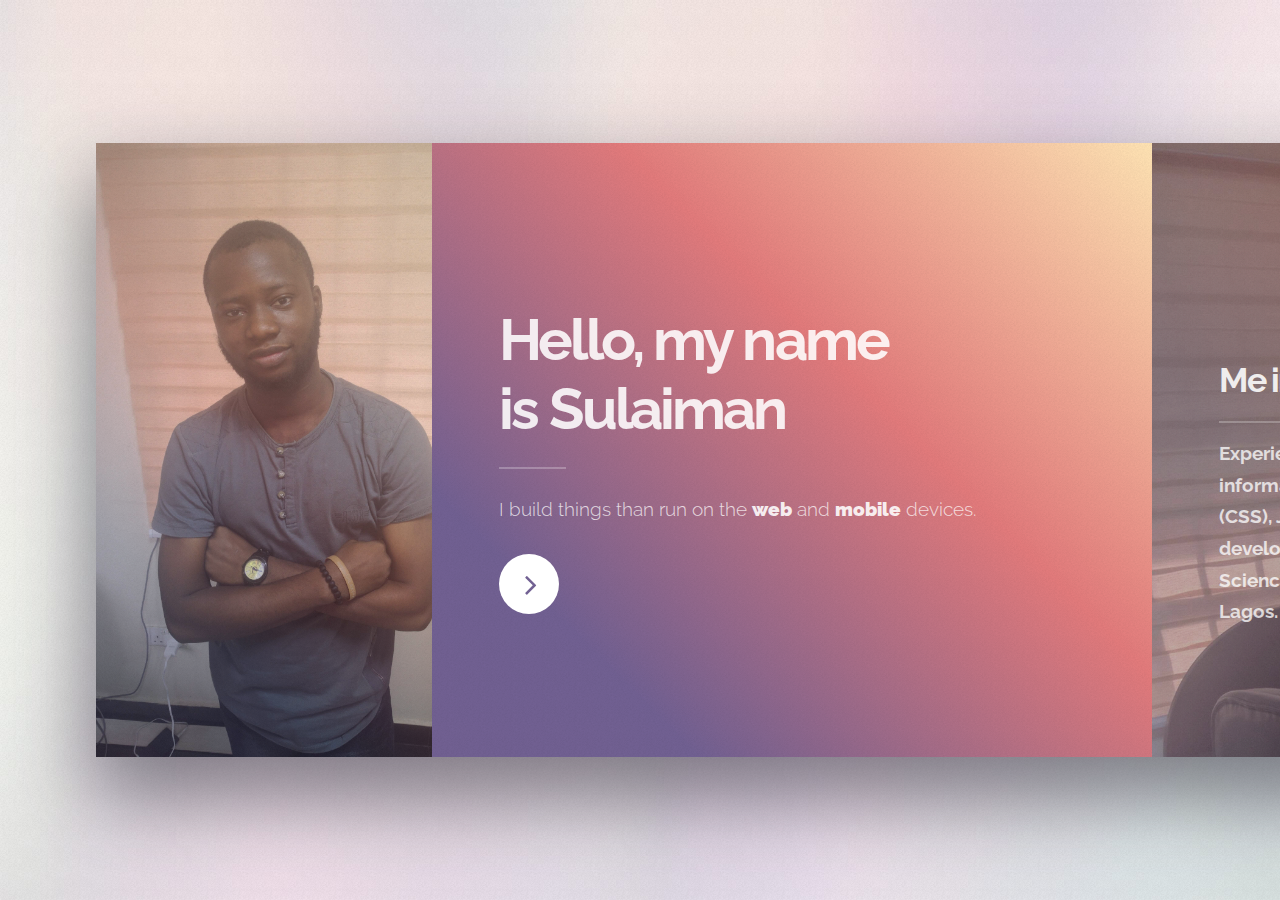
==== index.html @ 03ef1725 "changed contact me text" ====
<!DOCTYPE HTML>
<html>

<head>
    <title>Sulaiman Abolaji Bisiriyu</title>
    <meta charset="utf-8" />
    <meta name="viewport" content="width=device-width, initial-scale=1, user-scalable=no" />
    <link rel="shortcut icon" type="image/png" href="images/me/myAvatar.png" />
    <link rel="stylesheet" href="assets/css/main.css" />
    <link href="https://fonts.googleapis.com/css?family=Raleway" rel="stylesheet">
    <link rel="stylesheet" href="assets/css/style.css">
    <noscript><link rel="stylesheet" href="assets/css/noscript.css" /></noscript>
</head>

<body>

    <!-- Page Wrapper -->
    <div id="page-wrapper">

        <!-- Wrapper -->
        <div id="wrapper">

            <!-- Panel (Banner) -->
            <section class="panel banner right">
                <div class="content color0 span-3-75">
                    <h1 class="major">Hello, my name<br /> is Sulaiman</h1>
                    <!-- <p>This is <strong>Ethereal</strong>, a free site template by AJ for <a href="https://html5up.net">HTML5 UP</a>. It’s fully responsive, built on HTML5 and CSS3, and released entirely for free under the Creative Commons license. Hope you
						dig it :)</p> -->
                    <p>
                        <!-- <b>Web</b> and <b>Software</b> Developer
                        <br>
                        <span class="icon fa-github"></span>
                        <a target="_blank" href="https://github.com/abolajibisiriyu">
								abolajibisiriyu
						</a>
                        <br>
                        <span class="icon fa-linkedin"></span>
                        <a href="https://www.linkedin.com/in/abolajibisiriyu/">
							abolajibisiriyu
						</a> -->
                        I build things than run on the <b>web</b> and <b>mobile</b> devices.
                    </p>
                    <ul class="actions">
                        <li><a href="#first" class="button special color1 circle icon fa-angle-right">Next</a></li>
                    </ul>
                </div>
                <div class="image filtered span-1-75" data-position="25% 25%">
                    <!-- <img src="images/pic01.jpg" alt="" /> -->
                    <img src="images/me/IMG_20170712_154227.jpg" alt="" />
                </div>
            </section>

            <!-- Panel (Spotlight) -->
            <section class="panel spotlight medium right" id="first">
                <div class="content span-7" id="my-summary">
                    <h2 class="major">Me in summary</h2>
                    <!-- <p>
						Mauris et ligula arcu. Proin dapibus convallis accumsan. Lorem maximus hendrerit orci, sit amet elementum massa hendrerit sed. Donec et ullamcorper ligula. Suspendisse amet potenti. Ut pretium libero eleifend euismod sed tristique.
						Quisque dictum magna risus, id ultricies justo sagittis vitae. Sed id odio tempor, porttitor elit amet, gravida hendrerit fringilla lorem ipsum dolor.
					</p> -->
                    <p>
                        Experienced Web Application Developer with a demonstrated history of working in the information technology and services industry. Skilled in Github, Cascading Style Sheets (CSS), Javascript, jQuery, PHP, Laravel, Lumen, Angular4, Wordpress with theme
                        and plugin developement , Node.js and <a href="https://www.linkedin.com/in/abolajibisiriyu/">More</a>. Strong engineering professional with a Bachelor of Science (B.Sc.) in view, focused in Electrical and
                        Electronics Engineering from University of Lagos.
                    </p>
                </div>
                <div class="image filtered tinted" data-position="top left">
                    <!-- <img src="images/pic02.jpg" alt="" /> -->
                    <img src="images/me/IMG_20170712_154525.jpg" alt="" />
                </div>
            </section>

            <!-- Panel -->
            <section class="panel color1">
                <div class="intro joined">
                    <h2 class="major">I offer</h2>
                    <!-- <p>
						Sed vel nibh libero. Mauris et lorem pharetra massa lorem turpis congue pulvinar. Vivamus sed feugiat finibus. Duis amet bibendum amet sed. Duis mauris ex, dapibus sed ligula tempus volutpat magna etiam.
					</p> -->
                    <ul class="alt">
                        <li>Rich and Responsive Design</li>
                        <li>Clean Code</li>
                        <li>Full Support</li>
                        <li>Scalable Solutions</li>
                    </ul>
                </div>
                <div class="inner">
                    <ul class="grid-icons three connected">
                        <li><span class="icon fa-diamond"><span class="label"></span></span>
                        </li>
                        <li><span class="icon fa-support"><span class="label"></span></span>
                        </li>
                        <li><span class="icon fa-cog"><span class="label"></span></span>
                        </li>
                        <li><span class="icon fa-paper-plane"><span class="label"></span></span>
                        </li>
                        <li><span class="icon fa-bar-chart"><span class="label"></span></span>
                        </li>
                        <li><span class="icon fa-code"><span class="label"></span></span>
                        </li>
                    </ul>
                </div>
            </section>



            <!-- Panel -->
            <section class="panel">
                <div class="intro color2">
                    <h2 class="major">My Portfolio</h2>
                    <!-- <p>Sed vel nibh libero. Mauris et lorem pharetra massa lorem turpis congue pulvinar. Vivamus sed feugiat finibus. Duis amet bibendum amet sed. Duis mauris ex, dapibus sed ligula tempus volutpat magna etiam.</p> -->
                </div>
                <div class="gallery">
                    <div class="group span-3">
                        <a target="_blank" href="http://hospitals.org.ng" class="image filtered span-3" data-position="bottom">
                            <img src="images/me/hospitals.png" alt="" />
                        </a>
                        <a target="_blank" href="http://finance.moneymatters.com.ng/" class="image filtered span-1-5" data-position="center">
                            <img src="images/me/mm-finance.png" alt="" />
                        </a>
                        <a target="_blank" href="http://insurance.moneymatters.com.ng/" class="image filtered span-1-5" data-position="bottom">
                            <img src="images/me/mm-insurance.png" alt="" />
                        </a>
                    </div>
                    <div class="group span-3">
                        <a target="_blank" href="http://hotels.moneymatters.com.ng/" class="image filtered span-3" data-position="top">
                            <img src="images/me/mm-hotels.png" alt="" />
                        </a>
                        <a target="_blank" href="http://properties.moneymatters.com.ng/" class="image filtered span-3" data-position="top">
                            <img src="images/me/mm-properties.png" alt="" />
                        </a>
                    </div>
                </div>
            </section>

            <!-- Panel -->
            <section class="panel color4-alt">
                <div class="intro color4">
                    <h2 class="major">Contact Me</h2>
                    <p>
                        Are you looking for your business online presence or to automate your business activity?
                    </p>
                    <ul class="alt">
                        <li><span class="fa fa-phone"></span> 08141543654</li>
                        <li><span class="fa fa-whatsapp"></span> 08141543654</li>
                    </ul>
                </div>
                <div class="inner columns divided">
                    <!-- <div class="span-3-25">
                        <form method="post" action="#">
                            <div class="field half">
                                <label for="name">Name</label>
                                <input type="text" name="name" id="name" />
                            </div>
                            <div class="field half">
                                <label for="email">Email</label>
                                <input type="email" name="email" id="email" />
                            </div>
                            <div class="field">
                                <label for="message">Message</label>
                                <textarea name="message" id="message" rows="4"></textarea>
                            </div>
                            <ul class="actions">
                                <li><input type="submit" value="Send Message" class="button special" /></li>
                            </ul>
                        </form>
                    </div> -->
                    <div class="span-1-5">
                        <ul class="contact-icons color1">
                            <li class="icon fa-twitter"><a href="https://twitter.com/abolaji_dev">@abolaji_dev</a></li>
                            <li class="icon fa-facebook"><a href="https://web.facebook.com/abolaji.bisiriyu">fb.com/abolaji.bisiriyu</a></li>
                            <li class="icon fa-github"><a href="https://github.com/abolajibisiriyu">abolajibisiriyu</a></li>
                            <li class="icon fa-linkedin"><a href="https://www.linkedin.com/in/abolajibisiriyu/">abolajibisiriyu</a></li>
                            <li class="icon fa-envelope"><a href="mailto:abolajibisiriyu@gmail.com">abolajibisiriyu@gmail.com</a></li>
                            <!-- <li class="icon fa-snapchat-ghost"><a href="#">@untitled-tld</a></li> -->
                            <!-- <li class="icon fa-instagram"><a href="#">@untitled-tld</a></li> -->
                            <!-- <li class="icon fa-medium"><a href="#">medium.com/untitled</a></li> -->
                        </ul>
                    </div>
                </div>
            </section>

            <!-- Copyright -->
            <div class="copyright">&copy; Bisiriyu Sulaiman Abolaji: <a href="https://twitter.com/abolaji_dev"><span class="fa fa-twitter"></span> abolaji_dev</a>.</div>

        </div>

    </div>

    <!-- Scripts -->
    <script src="assets/js/jquery.min.js"></script>
    <script src="assets/js/skel.min.js"></script>
    <script src="assets/js/main.js"></script>

</body>

</html>
---- assets/css/main.css ----
@import url(font-awesome.min.css);
@import url("https://fonts.googleapis.com/css?family=Source+Sans+Pro:300,400,300i,400i");

/*
	Ethereal by HTML5 UP
	html5up.net | @ajlkn
	Free for personal and commercial use under the CCA 3.0 license (html5up.net/license)
*/

/* Reset */

	html, body, div, span, applet, object, iframe, h1, h2, h3, h4, h5, h6, p, blockquote, pre, a, abbr, acronym, address, big, cite, code, del, dfn, em, img, ins, kbd, q, s, samp, small, strike, strong, sub, sup, tt, var, b, u, i, center, dl, dt, dd, ol, ul, li, fieldset, form, label, legend, table, caption, tbody, tfoot, thead, tr, th, td, article, aside, canvas, details, embed, figure, figcaption, footer, header, hgroup, menu, nav, output, ruby, section, summary, time, mark, audio, video {
		margin: 0;
		padding: 0;
		border: 0;
		font-size: 100%;
		font: inherit;
		vertical-align: baseline;
	}

	article, aside, details, figcaption, figure, footer, header, hgroup, menu, nav, section {
		display: block;
	}

	body {
		line-height: 1;
	}

	ol, ul {
		list-style: none;
	}

	blockquote, q {
		quotes: none;
	}

	blockquote:before, blockquote:after, q:before, q:after {
		content: '';
		content: none;
	}

	table {
		border-collapse: collapse;
		border-spacing: 0;
	}

	body {
		-webkit-text-size-adjust: none;
	}

/* Box Model */

	*, *:before, *:after {
		-moz-box-sizing: border-box;
		-webkit-box-sizing: border-box;
		box-sizing: border-box;
	}

/* Page */

	@-moz-keyframes load-spinner {
		0% {
			-moz-transform: rotate(0deg);
			-webkit-transform: rotate(0deg);
			-ms-transform: rotate(0deg);
			transform: rotate(0deg);
		}

		100% {
			-moz-transform: rotate(360deg);
			-webkit-transform: rotate(360deg);
			-ms-transform: rotate(360deg);
			transform: rotate(360deg);
		}
	}

	@-webkit-keyframes load-spinner {
		0% {
			-moz-transform: rotate(0deg);
			-webkit-transform: rotate(0deg);
			-ms-transform: rotate(0deg);
			transform: rotate(0deg);
		}

		100% {
			-moz-transform: rotate(360deg);
			-webkit-transform: rotate(360deg);
			-ms-transform: rotate(360deg);
			transform: rotate(360deg);
		}
	}

	@-ms-keyframes load-spinner {
		0% {
			-moz-transform: rotate(0deg);
			-webkit-transform: rotate(0deg);
			-ms-transform: rotate(0deg);
			transform: rotate(0deg);
		}

		100% {
			-moz-transform: rotate(360deg);
			-webkit-transform: rotate(360deg);
			-ms-transform: rotate(360deg);
			transform: rotate(360deg);
		}
	}

	@keyframes load-spinner {
		0% {
			-moz-transform: rotate(0deg);
			-webkit-transform: rotate(0deg);
			-ms-transform: rotate(0deg);
			transform: rotate(0deg);
		}

		100% {
			-moz-transform: rotate(360deg);
			-webkit-transform: rotate(360deg);
			-ms-transform: rotate(360deg);
			transform: rotate(360deg);
		}
	}

	@-ms-viewport {
		width: device-width;
	}

	html {
		width: 100%;
		height: 100%;
	}

	body {
		display: -moz-flex;
		display: -webkit-flex;
		display: -ms-flex;
		display: flex;
		-moz-align-items: center;
		-webkit-align-items: center;
		-ms-align-items: center;
		align-items: center;
		-moz-justify-content: -moz-flex-start;
		-webkit-justify-content: -webkit-flex-start;
		-ms-justify-content: -ms-flex-start;
		justify-content: flex-start;
		-ms-overflow-style: scrollbar;
		width: 100%;
		height: 100%;
		min-height: 30rem;
		overflow: hidden;
	}

		body:before {
			-moz-animation: load-spinner 1s infinite linear;
			-webkit-animation: load-spinner 1s infinite linear;
			-ms-animation: load-spinner 1s infinite linear;
			animation: load-spinner 1s infinite linear;
			-moz-transition: opacity 0.25s ease;
			-webkit-transition: opacity 0.25s ease;
			-ms-transition: opacity 0.25s ease;
			transition: opacity 0.25s ease;
			-moz-transition-delay: 0s;
			-webkit-transition-delay: 0s;
			-ms-transition-delay: 0s;
			transition-delay: 0s;
			-moz-pointer-events: none;
			-webkit-pointer-events: none;
			-ms-pointer-events: none;
			pointer-events: none;
			content: '';
			display: block;
			position: absolute;
			top: 50%;
			left: 50%;
			width: 4rem;
			height: 4rem;
			margin: -2rem 0 0 -2rem;
			background-image: url("data:image/svg+xml;charset=utf8,%3Csvg xmlns='http://www.w3.org/2000/svg' xmlns:xlink='http://www.w3.org/1999/xlink' width='96px' height='96px' viewBox='0 0 96 96' zoomAndPan='disable'%3E%3Cstyle%3Ecircle %7Bfill: transparent%3B stroke: %232e2b37%3B stroke-width: 1.5px%3B %7D%3C/style%3E%3Cdefs%3E%3CclipPath id='corner'%3E%3Cpolygon points='0,0 48,0 48,48 96,48 96,96 0,96' /%3E%3C/clipPath%3E%3C/defs%3E%3Cg clip-path='url(%23corner)'%3E%3Ccircle cx='48' cy='48' r='32'/%3E%3C/g%3E%3C/svg%3E");
			background-position: center;
			background-repeat: no-repeat;
			background-size: 4rem;
			opacity: 0;
		}

		body:after {
			-moz-pointer-events: none;
			-webkit-pointer-events: none;
			-ms-pointer-events: none;
			pointer-events: none;
			content: '';
			display: block;
			position: fixed;
			top: 0;
			left: 0;
			width: 100%;
			height: 100%;
			z-index: -1;
			background-attachment: fixed;
			background-color: #e1e6e1;
			background-image: url("../../images/overlay.png"), url("../../images/bg.jpg");
			background-repeat: repeat, repeat-x;
			background-size: 128px 128px, cover;
		}

		body.is-loading *, body.is-loading *:before, body.is-loading *:after {
			-moz-animation: none !important;
			-webkit-animation: none !important;
			-ms-animation: none !important;
			animation: none !important;
			-moz-transition: none !important;
			-webkit-transition: none !important;
			-ms-transition: none !important;
			transition: none !important;
		}

		body.is-loading:before {
			-moz-transition: opacity 1s ease;
			-webkit-transition: opacity 1s ease;
			-ms-transition: opacity 1s ease;
			transition: opacity 1s ease;
			-moz-transition-delay: 0.75s;
			-webkit-transition-delay: 0.75s;
			-ms-transition-delay: 0.75s;
			transition-delay: 0.75s;
			opacity: 0.25;
		}

	@media screen and (max-width: 736px) {

		html {
			height: auto;
		}

		body {
			height: auto;
			overflow-x: hidden;
			overflow-y: auto;
		}

	}

	@media screen and (max-width: 480px) {

		html, body {
			min-width: 320px;
		}

	}

/* Typography */

	html {
		font-size: 18pt;
		font-size: 1vmax;
	}

		@media screen and (max-width: 1680px) {

			html {
				font-size: 12pt;
				font-size: 1.1vmax;
			}

		}

		@media screen and (max-width: 1280px) {

			html {
				font-size: 11pt;
				font-size: 1.5vmax;
			}

		}

	body, input, select, textarea {
		color: rgba(255, 255, 255, 0.75);
		font-family: "Source Sans Pro", Helvetica, sans-serif;
		font-size: 1rem;
		font-weight: 300;
		line-height: 1.65;
	}

	a {
		-moz-transition: color 0.2s ease-in-out, border-bottom-color 0.2s ease-in-out;
		-webkit-transition: color 0.2s ease-in-out, border-bottom-color 0.2s ease-in-out;
		-ms-transition: color 0.2s ease-in-out, border-bottom-color 0.2s ease-in-out;
		transition: color 0.2s ease-in-out, border-bottom-color 0.2s ease-in-out;
		color: inherit;
		border-bottom: dotted 1px;
		text-decoration: none;
	}

		a:hover {
			border-bottom-color: transparent;
			color: #ffe4b4;
		}

	strong, b {
		color: rgba(255, 255, 255, 0.875);
		font-weight: 400;
	}

	em, i {
		font-style: italic;
	}

	p {
		margin: 0 0 1.5rem 0;
	}

		body.is-ie p {
			width: 100%;
		}

	h1, h2, h3, h4, h5, h6 {
		color: rgba(255, 255, 255, 0.875);
		font-family: Arial, Helvetica, sans-serif;
		font-weight: 700;
		line-height: 1.3;
		margin: 0 0 0.75rem 0;
		letter-spacing: -0.05em;
	}

		h1 a, h2 a, h3 a, h4 a, h5 a, h6 a {
			color: inherit;
			text-decoration: none;
		}

	h1.major, h2.major, h3.major {
		position: relative;
	}

		h1.major:after, h2.major:after, h3.major:after {
			content: '';
			position: absolute;
			left: 0;
			width: 3.5rem;
			height: 0.1rem;
			background-color: rgba(255, 255, 255, 0.25);
		}

	h1 {
		font-size: 3rem;
		line-height: 1.2;
	}

		h1.major {
			margin: 0 0 2.625rem 0;
		}

			h1.major:after {
				bottom: -1.325rem;
			}

	h2 {
		font-size: 1.75rem;
		line-height: 1.2;
	}

		h2.major {
			margin: 0 0 1.9875rem 0;
		}

			h2.major:after {
				bottom: -1.2rem;
			}

	h3 {
		font-size: 1.325rem;
	}

		h3.major {
			margin: 0 0 1.875rem 0;
		}

			h3.major:after {
				bottom: -0.75rem;
			}

	h4 {
		font-size: 1rem;
	}

	h5 {
		font-size: 0.9rem;
	}

	h6 {
		font-size: 0.7rem;
	}

	sub {
		font-size: 0.8rem;
		position: relative;
		top: 0.5rem;
	}

	sup {
		font-size: 0.8rem;
		position: relative;
		top: -0.5rem;
	}

	blockquote {
		border-left: solid 0.25rem rgba(255, 255, 255, 0.25);
		font-style: italic;
		margin: 0 0 1.5rem 0;
		padding: 0.375rem 0 0.375rem 1.5rem;
	}

	code {
		background: rgba(255, 255, 255, 0.075);
		border-radius: 0.25rem;
		font-family: "Courier New", monospace;
		font-size: 0.8rem;
		margin: 0 0.25rem;
		padding: 0.25rem 0.65rem;
	}

	pre {
		-webkit-overflow-scrolling: touch;
		font-family: "Courier New", monospace;
		font-size: 0.8rem;
		margin: 0 0 1.5rem 0;
		white-space: pre-wrap;
	}

		pre code {
			display: block;
			line-height: 1.625;
			padding: 1rem 1.5rem;
			overflow-x: auto;
			margin: 0;
		}

	hr {
		border: 0;
		border-bottom: solid 2px rgba(255, 255, 255, 0.25);
		margin: 1.875rem 0;
	}

	.align-left {
		text-align: left;
	}

	.align-center {
		text-align: center;
	}

	.align-right {
		text-align: right;
	}

	@media screen and (max-width: 736px) {

		html {
			font-size: 12pt;
		}

		h1 {
			font-size: 2.25rem;
			line-height: 1.2;
		}

			h1.major {
				margin: 0 0 2.625rem 0;
			}

				h1.major:after {
					bottom: -1.325rem;
				}

		h2 {
			font-size: 1.5rem;
			line-height: 1.2;
		}

			h2.major {
				margin: 0 0 1.9875rem 0;
			}

				h2.major:after {
					bottom: -1.2rem;
				}

		h3 {
			font-size: 1rem;
		}

			h3.major {
				margin: 0 0 1.875rem 0;
			}

				h3.major:after {
					bottom: -0.75rem;
				}

		h4 {
			font-size: 1rem;
		}

		h5 {
			font-size: 0.9rem;
		}

		h6 {
			font-size: 0.7rem;
		}

		h1 br, h2 br, h3 br, h4 br, h5 br, h6 br {
			display: none;
		}

	}

	@media screen and (max-width: 360px) {

		html {
			font-size: 11pt;
		}

	}

/* Form */

	form {
		display: -moz-flex;
		display: -webkit-flex;
		display: -ms-flex;
		display: flex;
		-moz-flex-wrap: wrap;
		-webkit-flex-wrap: wrap;
		-ms-flex-wrap: wrap;
		flex-wrap: wrap;
		width: calc(100% + 3rem);
		margin: -1.5rem 0 1.5rem -1.5rem;
	}

		form > .field {
			-moz-flex-grow: 0;
			-webkit-flex-grow: 0;
			-ms-flex-grow: 0;
			flex-grow: 0;
			-moz-flex-shrink: 0;
			-webkit-flex-shrink: 0;
			-ms-flex-shrink: 0;
			flex-shrink: 0;
			padding: 1.5rem 0 0 1.5rem;
			width: calc(100% - 1.5rem);
		}

			form > .field.half {
				width: calc(50% - 0.75rem);
			}

			form > .field.third {
				width: calc(100%/3 - 0.5rem);
			}

			form > .field.quarter {
				width: calc(25% - 0.375rem);
			}

		form > .actions {
			-moz-flex-grow: 0;
			-webkit-flex-grow: 0;
			-ms-flex-grow: 0;
			flex-grow: 0;
			-moz-flex-shrink: 1;
			-webkit-flex-shrink: 1;
			-ms-flex-shrink: 1;
			flex-shrink: 1;
			margin: 1.5rem 0 0 1.5rem;
		}

	label {
		color: rgba(255, 255, 255, 0.875);
		display: block;
		font-family: Arial, Helvetica, sans-serif;
		font-size: 0.8rem;
		font-weight: 700;
		margin: 0 0 0.4875rem 0;
	}

	input[type="text"],
	input[type="password"],
	input[type="email"],
	input[type="tel"],
	select,
	textarea {
		-moz-appearance: none;
		-webkit-appearance: none;
		-ms-appearance: none;
		appearance: none;
		background: transparent;
		border: solid 2px rgba(255, 255, 255, 0.25);
		border-radius: 0.25rem;
		color: inherit;
		display: block;
		outline: 0;
		padding: 0 0.75rem;
		text-decoration: none;
		width: 100%;
	}

		input[type="text"]:invalid,
		input[type="password"]:invalid,
		input[type="email"]:invalid,
		input[type="tel"]:invalid,
		select:invalid,
		textarea:invalid {
			box-shadow: none;
		}

		input[type="text"]:focus,
		input[type="password"]:focus,
		input[type="email"]:focus,
		input[type="tel"]:focus,
		select:focus,
		textarea:focus {
			border-color: #ffe4b4;
		}

	option {
		background-color: rgba(255, 255, 255, 0.875);
		color: #2e2b37;
	}

	.select-wrapper {
		text-decoration: none;
		display: block;
		position: relative;
	}

		.select-wrapper:before {
			-moz-osx-font-smoothing: grayscale;
			-webkit-font-smoothing: antialiased;
			font-family: FontAwesome;
			font-style: normal;
			font-weight: normal;
			text-transform: none !important;
		}

		.select-wrapper:before {
			display: block;
			content: '\f107';
			position: absolute;
			top: 0;
			right: 0;
			width: 2.5rem;
			height: 2.5rem;
			line-height: 2.5rem;
			color: rgba(255, 255, 255, 0.75);
			pointer-events: none;
			text-align: center;
		}

			body.is-ie .select-wrapper:before {
				line-height: 2.5;
			}

		.select-wrapper select::-ms-expand {
			display: none;
		}

	input[type="text"],
	input[type="password"],
	input[type="email"],
	select {
		height: 2.5rem;
	}

	textarea {
		padding: 0.75rem 1rem;
	}

	input[type="checkbox"],
	input[type="radio"] {
		-moz-appearance: none;
		-webkit-appearance: none;
		-ms-appearance: none;
		appearance: none;
		display: block;
		float: left;
		margin-right: -2rem;
		opacity: 0;
		width: 1rem;
		z-index: -1;
	}

		input[type="checkbox"] + label,
		input[type="radio"] + label {
			text-decoration: none;
			position: relative;
			color: rgba(255, 255, 255, 0.75);
			cursor: pointer;
			display: inline-block;
			font-size: 1rem;
			font-weight: 300;
			margin-bottom: 0;
			padding-left: 2.5rem;
			padding-right: 1rem;
		}

			input[type="checkbox"] + label:before,
			input[type="radio"] + label:before {
				-moz-osx-font-smoothing: grayscale;
				-webkit-font-smoothing: antialiased;
				font-family: FontAwesome;
				font-style: normal;
				font-weight: normal;
				text-transform: none !important;
			}

			input[type="checkbox"] + label:before,
			input[type="radio"] + label:before {
				content: '';
				display: inline-block;
				position: absolute;
				top: 0;
				left: 0;
				width: 1.5rem;
				height: 1.5rem;
				line-height: 1.4375rem;
				background: rgba(255, 255, 255, 0.075);
				border: solid 1px rgba(255, 255, 255, 0.25);
				border-radius: 0.25rem;
				color: #2e2b37;
				text-align: center;
			}

				body.is-ie input[type="checkbox"] + label:before, body.is-ie
				input[type="radio"] + label:before {
					line-height: 1.5;
				}

		input[type="checkbox"]:checked + label:before,
		input[type="radio"]:checked + label:before {
			content: '\f00c';
			background: rgba(255, 255, 255, 0.875);
			border-color: rgba(255, 255, 255, 0.875);
		}

		input[type="checkbox"]:focus + label:before,
		input[type="radio"]:focus + label:before {
			border-color: #ffe4b4;
			box-shadow: 0 0 0 1px #ffe4b4;
		}

		input[type="checkbox"]:focus:checked + label:before,
		input[type="radio"]:focus:checked + label:before {
			background: #ffe4b4;
		}

		input[type="checkbox"].color1 + label:before,
		input[type="radio"].color1 + label:before {
			color: #726193;
		}

		input[type="checkbox"].color2 + label:before,
		input[type="radio"].color2 + label:before {
			color: #e37b7c;
		}

		input[type="checkbox"].color3 + label:before,
		input[type="radio"].color3 + label:before {
			color: #ffe4b4;
		}

		input[type="checkbox"].color4 + label:before,
		input[type="radio"].color4 + label:before {
			color: #353865;
		}

	input[type="checkbox"] + label:before {
		border-radius: 0.25rem;
	}

	input[type="radio"] + label:before {
		border-radius: 100%;
	}

	::-webkit-input-placeholder {
		color: rgba(255, 255, 255, 0.5) !important;
		opacity: 1.0;
	}

	:-moz-placeholder {
		color: rgba(255, 255, 255, 0.5) !important;
		opacity: 1.0;
	}

	::-moz-placeholder {
		color: rgba(255, 255, 255, 0.5) !important;
		opacity: 1.0;
	}

	:-ms-input-placeholder {
		color: rgba(255, 255, 255, 0.5) !important;
		opacity: 1.0;
	}

	.formerize-placeholder {
		color: rgba(255, 255, 255, 0.5) !important;
		opacity: 1.0;
	}

	@media screen and (max-width: 736px) {

		form {
			margin: -1.5rem 0 1.5rem 0;
			width: 100%;
		}

			form > .field {
				padding: 1.5rem 0 0 0;
				width: 100% !important;
			}

			form > .actions {
				margin: 1.5rem 0 0 0;
			}

	}

/* Icon */

	.icon {
		text-decoration: none;
		position: relative;
		border-bottom: none;
	}

		.icon:before {
			-moz-osx-font-smoothing: grayscale;
			-webkit-font-smoothing: antialiased;
			font-family: FontAwesome;
			font-style: normal;
			font-weight: normal;
			text-transform: none !important;
		}

		.icon > .label {
			display: none;
		}

/* Image */

	.image {
		display: inline-block;
		position: relative;
		border: 0;
	}

		.image.filtered:after {
			background-image: url("../../images/overlay.png"), linear-gradient(45deg, rgba(114, 97, 147, 0.25) 25%, rgba(227, 123, 124, 0.25) 50%, rgba(255, 228, 180, 0.25));
			background-size: 128px 128px, auto;
			-moz-pointer-events: none;
			-webkit-pointer-events: none;
			-ms-pointer-events: none;
			pointer-events: none;
			content: '';
			position: absolute;
			top: 0;
			left: 0;
			width: 100%;
			height: 100%;
			opacity: 1;
			z-index: 1;
		}

		.image.filtered.tinted:after {
			background-image: url("../../images/overlay.png"), linear-gradient(45deg, rgba(114, 97, 147, 0.25) 25%, rgba(227, 123, 124, 0.25) 50%, rgba(255, 228, 180, 0.25)), linear-gradient(0deg, rgba(0, 0, 0, 0.125), rgba(0, 0, 0, 0.125));
			background-size: 128px 128px, auto, auto;
		}

		.image[data-position] img {
			-moz-object-fit: cover;
			-webkit-object-fit: cover;
			-ms-object-fit: cover;
			object-fit: cover;
			display: block;
			position: absolute;
			top: 0;
			left: 0;
			width: 100%;
			height: 100%;
		}

		.image[data-position="top left"] img {
			-moz-object-position: top left;
			-webkit-object-position: top left;
			-ms-object-position: top left;
			object-position: top left;
		}

		.image[data-position="top"] img {
			-moz-object-position: top;
			-webkit-object-position: top;
			-ms-object-position: top;
			object-position: top;
		}

		.image[data-position="top right"] img {
			-moz-object-position: top right;
			-webkit-object-position: top right;
			-ms-object-position: top right;
			object-position: top right;
		}

		.image[data-position="right"] img {
			-moz-object-position: right;
			-webkit-object-position: right;
			-ms-object-position: right;
			object-position: right;
		}

		.image[data-position="bottom right"] img {
			-moz-object-position: bottom right;
			-webkit-object-position: bottom right;
			-ms-object-position: bottom right;
			object-position: bottom right;
		}

		.image[data-position="bottom"] img {
			-moz-object-position: bottom;
			-webkit-object-position: bottom;
			-ms-object-position: bottom;
			object-position: bottom;
		}

		.image[data-position="bottom left"] img {
			-moz-object-position: bottom left;
			-webkit-object-position: bottom left;
			-ms-object-position: bottom left;
			object-position: bottom left;
		}

		.image[data-position="left"] img {
			-moz-object-position: left;
			-webkit-object-position: left;
			-ms-object-position: left;
			object-position: left;
		}

		.image[data-position="center"] img {
			-moz-object-position: center;
			-webkit-object-position: center;
			-ms-object-position: center;
			object-position: center;
		}

		.image[data-position="25% 25%"] img {
			-moz-object-position: 25% 25%;
			-webkit-object-position: 25% 25%;
			-ms-object-position: 25% 25%;
			object-position: 25% 25%;
		}

		.image[data-position="75% 25%"] img {
			-moz-object-position: 75% 25%;
			-webkit-object-position: 75% 25%;
			-ms-object-position: 75% 25%;
			object-position: 75% 25%;
		}

		.image[data-position="75% 75%"] img {
			-moz-object-position: 75% 75%;
			-webkit-object-position: 75% 75%;
			-ms-object-position: 75% 75%;
			object-position: 75% 75%;
		}

		.image[data-position="25% 75%"] img {
			-moz-object-position: 25% 75%;
			-webkit-object-position: 25% 75%;
			-ms-object-position: 25% 75%;
			object-position: 25% 75%;
		}

		.image img {
			display: block;
		}

		.image.left, .image.right {
			max-width: 40%;
		}

			.image.left img, .image.right img {
				width: 100%;
			}

		.image.left {
			float: left;
			padding: 0 1.5rem 1rem 0;
			top: 0.25rem;
		}

		.image.right {
			float: right;
			padding: 0 0 1rem 1.5rem;
			top: 0.25rem;
		}

		.image.fit {
			display: block;
			margin: 0 0 1.5rem 0;
			width: 100%;
		}

			.image.fit img {
				width: 100%;
			}

		.image.main {
			display: block;
			margin: 0 0 2.25rem 0;
			width: 100%;
		}

			.image.main img {
				width: 100%;
			}

/* List */

	ol {
		list-style: decimal;
		margin: 0 0 1.5rem 0;
		padding-left: 1.25rem;
	}

		ol li {
			padding-left: 0.25rem;
		}

	ul {
		list-style: disc;
		margin: 0 0 1.5rem 0;
		padding-left: 1rem;
	}

		ul li {
			padding-left: 0.5rem;
		}

		ul.alt {
			list-style: none;
			padding-left: 0;
		}

			ul.alt li {
				border-top: solid 1px rgba(255, 255, 255, 0.25);
				padding: 0.5rem 0;
			}

				ul.alt li:first-child {
					border-top: 0;
					padding-top: 0;
				}

		ul.icons {
			cursor: default;
			list-style: none;
			padding-left: 0;
		}

			ul.icons li {
				display: inline-block;
				padding: 0 1rem 0 0;
			}

				ul.icons li:last-child {
					padding-right: 0;
				}

				ul.icons li .icon:before {
					font-size: 1.25em;
				}

		ul.actions {
			cursor: default;
			list-style: none;
			padding-left: 0;
		}

			ul.actions li {
				display: inline-block;
				padding: 0 0.75rem 0 0;
				vertical-align: middle;
			}

				ul.actions li:last-child {
					padding-right: 0;
				}

			ul.actions.small li {
				padding: 0 0.375rem 0 0;
			}

			ul.actions.vertical li {
				display: block;
				padding: 0.75rem 0 0 0;
			}

				ul.actions.vertical li:first-child {
					padding-top: 0;
				}

				ul.actions.vertical li > * {
					margin-bottom: 0;
				}

			ul.actions.vertical.small li {
				padding: 0.375rem 0 0 0;
			}

				ul.actions.vertical.small li:first-child {
					padding-top: 0;
				}

			ul.actions.fit {
				display: table;
				margin-left: -0.75rem;
				padding: 0;
				table-layout: fixed;
				width: calc(100% + 0.75rem);
			}

				ul.actions.fit li {
					display: table-cell;
					padding: 0 0 0 0.75rem;
				}

					ul.actions.fit li > * {
						margin-bottom: 0;
					}

				ul.actions.fit.small {
					margin-left: -0.375rem;
					width: calc(100% + 0.375rem);
				}

					ul.actions.fit.small li {
						padding: 0 0 0 0.375rem;
					}

		ul.contact-icons {
			list-style: none;
			padding-left: 0;
		}

			ul.contact-icons > li {
				margin: 1.25rem 0 0 0;
				padding-left: 0;
			}

				ul.contact-icons > li:before {
					display: inline-block;
					width: 2.25rem;
					height: 2.25rem;
					line-height: 2.25rem;
					border-radius: 2.25rem;
					background-color: white;
					color: #2e2b37;
					cursor: default;
					font-size: 1.125rem;
					margin-right: 1rem;
					text-align: center;
					vertical-align: middle;
				}

					body.is-ie ul.contact-icons > li:before {
						line-height: 2.125;
					}

				ul.contact-icons > li a {
					border-bottom: 0;
				}

			ul.contact-icons.color1 > li:before {
				color: #726193;
			}

			ul.contact-icons.color2 > li:before {
				color: #e37b7c;
			}

			ul.contact-icons.color3 > li:before {
				color: #ffe4b4;
			}

			ul.contact-icons.color4 > li:before {
				color: #353865;
			}

		ul.grid-icons {
			display: -moz-flex;
			display: -webkit-flex;
			display: -ms-flex;
			display: flex;
			-moz-flex-wrap: wrap;
			-webkit-flex-wrap: wrap;
			-ms-flex-wrap: wrap;
			flex-wrap: wrap;
			-moz-justify-content: center;
			-webkit-justify-content: center;
			-ms-justify-content: center;
			justify-content: center;
			list-style: none;
			margin: 0 0 1.5rem 0;
			padding-left: 0;
		}

			ul.grid-icons .icon {
				display: block;
				position: relative;
				width: 100%;
				text-align: center;
			}

				ul.grid-icons .icon:before {
					display: block;
					width: 6rem;
					height: 6rem;
					line-height: 6rem;
					border-radius: 6rem;
					box-shadow: inset 0 0 0 2px rgba(255, 255, 255, 0.25);
					font-size: 2.5rem;
					margin: 0 auto;
					text-align: center;
				}

					body.is-ie ul.grid-icons .icon:before {
						line-height: 2.375;
					}

			ul.grid-icons > li {
				-moz-flex-grow: 0;
				-webkit-flex-grow: 0;
				-ms-flex-grow: 0;
				flex-grow: 0;
				-moz-flex-shrink: 0;
				-webkit-flex-shrink: 0;
				-ms-flex-shrink: 0;
				flex-shrink: 0;
				position: relative;
				margin: 1.5rem 0 0 1.5rem;
				padding-left: 0;
			}

			ul.grid-icons.connected > li:before {
				content: '';
				display: block;
				position: absolute;
				width: 1.5rem;
				height: 2px;
				top: 50%;
				left: -1.5rem;
				background-color: rgba(255, 255, 255, 0.25);
			}

			ul.grid-icons.connected > li:after {
				content: '';
				display: block;
				position: absolute;
				width: 2px;
				height: 1.5rem;
				top: -1.5rem;
				left: 50%;
				background-color: rgba(255, 255, 255, 0.25);
			}

			ul.grid-icons.two {
				width: 14rem;
			}

				ul.grid-icons.two > li:nth-child(-n + 2) {
					margin-top: 0;
				}

					ul.grid-icons.two > li:nth-child(-n + 2):after {
						display: none;
					}

				ul.grid-icons.two > li:nth-child(2n - 1) {
					margin-left: 0;
				}

					ul.grid-icons.two > li:nth-child(2n - 1):before {
						display: none;
					}

			ul.grid-icons.three {
				width: 21.5rem;
			}

				ul.grid-icons.three > li:nth-child(-n + 3) {
					margin-top: 0;
				}

					ul.grid-icons.three > li:nth-child(-n + 3):after {
						display: none;
					}

				ul.grid-icons.three > li:nth-child(3n - 2) {
					margin-left: 0;
				}

					ul.grid-icons.three > li:nth-child(3n - 2):before {
						display: none;
					}

			ul.grid-icons.four {
				width: 29rem;
			}

				ul.grid-icons.four > li:nth-child(-n + 4) {
					margin-top: 0;
				}

					ul.grid-icons.four > li:nth-child(-n + 4):after {
						display: none;
					}

				ul.grid-icons.four > li:nth-child(4n - 3) {
					margin-left: 0;
				}

					ul.grid-icons.four > li:nth-child(4n - 3):before {
						display: none;
					}

	dl {
		margin: 0 0 1.5rem 0;
	}

		dl dt {
			display: block;
			font-weight: 400;
			margin: 0 0 0.75rem 0;
		}

		dl dd {
			margin-left: 1.5rem;
		}

	@media screen and (max-width: 736px) {

		ul.grid-icons {
			-moz-justify-content: -moz-flex-start;
			-webkit-justify-content: -webkit-flex-start;
			-ms-justify-content: -ms-flex-start;
			justify-content: flex-start;
			width: 100% !important;
			margin: -1rem 0 1.5rem -1rem;
		}

			ul.grid-icons .icon:before {
				width: 4.5rem;
				height: 4.5rem;
				line-height: 4.5rem;
				font-size: 1.75rem;
			}

			ul.grid-icons > li {
				margin: 1rem 0 0 1rem !important;
			}

				ul.grid-icons > li:before {
					display: none !important;
				}

				ul.grid-icons > li:after {
					display: none !important;
				}

	}

/* Table */

	.table-wrapper {
		-webkit-overflow-scrolling: touch;
		overflow-x: auto;
	}

	table {
		margin: 0 0 1.5rem 0;
		width: 100%;
	}

		table tbody tr {
			border: solid 1px rgba(255, 255, 255, 0.25);
			border-left: 0;
			border-right: 0;
		}

			table tbody tr:nth-child(2n + 1) {
				background-color: rgba(255, 255, 255, 0.075);
			}

		table td {
			padding: 0.75rem 0.75rem;
		}

		table th {
			color: rgba(255, 255, 255, 0.875);
			font-size: 0.9rem;
			font-weight: 400;
			padding: 0 0.75rem 0.75rem 0.75rem;
			text-align: left;
		}

		table thead {
			border-bottom: solid 2px rgba(255, 255, 255, 0.25);
		}

		table tfoot {
			border-top: solid 2px rgba(255, 255, 255, 0.25);
		}

		table.alt {
			border-collapse: separate;
		}

			table.alt tbody tr td {
				border: solid 1px rgba(255, 255, 255, 0.25);
				border-left-width: 0;
				border-top-width: 0;
			}

				table.alt tbody tr td:first-child {
					border-left-width: 1px;
				}

			table.alt tbody tr:first-child td {
				border-top-width: 1px;
			}

			table.alt thead {
				border-bottom: 0;
			}

			table.alt tfoot {
				border-top: 0;
			}

/* Button */

	input[type="submit"],
	input[type="reset"],
	input[type="button"],
	button,
	.button {
		-moz-appearance: none;
		-webkit-appearance: none;
		-ms-appearance: none;
		appearance: none;
		-moz-transition: background-color 0.2s ease-in-out, box-shadow 0.2s ease-in-out, color 0.2s ease-in-out;
		-webkit-transition: background-color 0.2s ease-in-out, box-shadow 0.2s ease-in-out, color 0.2s ease-in-out;
		-ms-transition: background-color 0.2s ease-in-out, box-shadow 0.2s ease-in-out, color 0.2s ease-in-out;
		transition: background-color 0.2s ease-in-out, box-shadow 0.2s ease-in-out, color 0.2s ease-in-out;
		background-color: transparent;
		border: 0;
		border-radius: 0.25rem;
		box-shadow: inset 0 0 0 2px rgba(255, 255, 255, 0.25);
		color: rgba(255, 255, 255, 0.875) !important;
		cursor: pointer;
		display: inline-block;
		font-family: Arial, Helvetica, sans-serif;
		font-size: 0.6rem;
		font-weight: 700;
		height: 2.75rem;
		letter-spacing: 0.15rem;
		line-height: 2.75rem;
		padding: 0 1.5rem 0 1.65rem;
		text-align: center;
		text-decoration: none;
		text-transform: uppercase;
		white-space: nowrap;
	}

		input[type="submit"]:hover,
		input[type="reset"]:hover,
		input[type="button"]:hover,
		button:hover,
		.button:hover {
			box-shadow: inset 0 0 0 2px #ffe4b4;
			color: #ffe4b4 !important;
		}

		input[type="submit"]:active,
		input[type="reset"]:active,
		input[type="button"]:active,
		button:active,
		.button:active {
			background-color: rgba(255, 228, 180, 0.125);
		}

		input[type="submit"].icon:before,
		input[type="reset"].icon:before,
		input[type="button"].icon:before,
		button.icon:before,
		.button.icon:before {
			display: inline-block;
			position: relative;
			top: -0.075rem;
			vertical-align: middle;
			font-size: 0.8rem;
			margin: 0 0.375rem 0 -0.325rem;
		}

		input[type="submit"].icon.circle,
		input[type="reset"].icon.circle,
		input[type="button"].icon.circle,
		button.icon.circle,
		.button.icon.circle {
			position: relative;
			width: 3.125rem;
			height: 3.125rem;
			line-height: 3.125rem;
			text-indent: 3.125rem;
			border-radius: 100%;
			overflow: hidden;
			padding: 0;
			letter-spacing: 0;
		}

			input[type="submit"].icon.circle:before,
			input[type="reset"].icon.circle:before,
			input[type="button"].icon.circle:before,
			button.icon.circle:before,
			.button.icon.circle:before {
				display: block;
				position: absolute;
				top: 0;
				left: 0;
				width: inherit;
				height: inherit;
				font-size: 1.25rem;
				line-height: inherit;
				margin: 0;
				text-indent: 0;
			}

			input[type="submit"].icon.circle.fa-angle-left:before,
			input[type="reset"].icon.circle.fa-angle-left:before,
			input[type="button"].icon.circle.fa-angle-left:before,
			button.icon.circle.fa-angle-left:before,
			.button.icon.circle.fa-angle-left:before {
				position: relative;
				left: -0.1rem;
				font-size: 1.75rem;
			}

			input[type="submit"].icon.circle.fa-angle-right:before,
			input[type="reset"].icon.circle.fa-angle-right:before,
			input[type="button"].icon.circle.fa-angle-right:before,
			button.icon.circle.fa-angle-right:before,
			.button.icon.circle.fa-angle-right:before {
				position: relative;
				left: 0.1rem;
				font-size: 1.75rem;
			}

		input[type="submit"].fit,
		input[type="reset"].fit,
		input[type="button"].fit,
		button.fit,
		.button.fit {
			display: block;
			margin: 0 0 0.75rem 0;
			width: 100%;
		}

		input[type="submit"].small,
		input[type="reset"].small,
		input[type="button"].small,
		button.small,
		.button.small {
			font-size: 0.4rem;
			height: 1.875rem;
			line-height: 1.875rem;
			padding: 0 1.25rem 0 1.4rem;
		}

		input[type="submit"].large,
		input[type="reset"].large,
		input[type="button"].large,
		button.large,
		.button.large {
			font-size: 0.8rem;
			height: 3.3125rem;
			line-height: 3.3125rem;
			padding: 0 2rem 0 2.15rem;
		}

		input[type="submit"].special,
		input[type="reset"].special,
		input[type="button"].special,
		button.special,
		.button.special {
			background-color: white;
			box-shadow: none;
			color: #2e2b37 !important;
		}

			input[type="submit"].special.color1,
			input[type="reset"].special.color1,
			input[type="button"].special.color1,
			button.special.color1,
			.button.special.color1 {
				color: #726193 !important;
			}

			input[type="submit"].special.color2,
			input[type="reset"].special.color2,
			input[type="button"].special.color2,
			button.special.color2,
			.button.special.color2 {
				color: #e37b7c !important;
			}

			input[type="submit"].special.color3,
			input[type="reset"].special.color3,
			input[type="button"].special.color3,
			button.special.color3,
			.button.special.color3 {
				color: #ffe4b4 !important;
			}

			input[type="submit"].special.color4,
			input[type="reset"].special.color4,
			input[type="button"].special.color4,
			button.special.color4,
			.button.special.color4 {
				color: #353865 !important;
			}

			input[type="submit"].special:hover,
			input[type="reset"].special:hover,
			input[type="button"].special:hover,
			button.special:hover,
			.button.special:hover {
				background-color: #ffe4b4;
			}

			input[type="submit"].special:active,
			input[type="reset"].special:active,
			input[type="button"].special:active,
			button.special:active,
			.button.special:active {
				background-color: #fdd997;
			}

		input[type="submit"].disabled, input[type="submit"]:disabled,
		input[type="reset"].disabled,
		input[type="reset"]:disabled,
		input[type="button"].disabled,
		input[type="button"]:disabled,
		button.disabled,
		button:disabled,
		.button.disabled,
		.button:disabled {
			-moz-pointer-events: none;
			-webkit-pointer-events: none;
			-ms-pointer-events: none;
			pointer-events: none;
			cursor: default;
			opacity: 0.5;
		}

/* Gallery */

	@-moz-keyframes gallery-modal-spinner {
		0% {
			-moz-transform: rotate(0deg);
			-webkit-transform: rotate(0deg);
			-ms-transform: rotate(0deg);
			transform: rotate(0deg);
		}

		100% {
			-moz-transform: rotate(360deg);
			-webkit-transform: rotate(360deg);
			-ms-transform: rotate(360deg);
			transform: rotate(360deg);
		}
	}

	@-webkit-keyframes gallery-modal-spinner {
		0% {
			-moz-transform: rotate(0deg);
			-webkit-transform: rotate(0deg);
			-ms-transform: rotate(0deg);
			transform: rotate(0deg);
		}

		100% {
			-moz-transform: rotate(360deg);
			-webkit-transform: rotate(360deg);
			-ms-transform: rotate(360deg);
			transform: rotate(360deg);
		}
	}

	@-ms-keyframes gallery-modal-spinner {
		0% {
			-moz-transform: rotate(0deg);
			-webkit-transform: rotate(0deg);
			-ms-transform: rotate(0deg);
			transform: rotate(0deg);
		}

		100% {
			-moz-transform: rotate(360deg);
			-webkit-transform: rotate(360deg);
			-ms-transform: rotate(360deg);
			transform: rotate(360deg);
		}
	}

	@keyframes gallery-modal-spinner {
		0% {
			-moz-transform: rotate(0deg);
			-webkit-transform: rotate(0deg);
			-ms-transform: rotate(0deg);
			transform: rotate(0deg);
		}

		100% {
			-moz-transform: rotate(360deg);
			-webkit-transform: rotate(360deg);
			-ms-transform: rotate(360deg);
			transform: rotate(360deg);
		}
	}

	.gallery {
		-moz-align-items: stretch;
		-webkit-align-items: stretch;
		-ms-align-items: stretch;
		align-items: stretch;
		display: -moz-flex;
		display: -webkit-flex;
		display: -ms-flex;
		display: flex;
		height: 100%;
	}

		.gallery > * {
			width: 20rem;
			height: 100%;
		}

		.gallery .image {
			display: block;
			position: relative;
			border-bottom: 0;
			overflow: hidden;
		}

			.gallery .image img {
				-moz-transition: -moz-transform 0.2s ease-in-out;
				-webkit-transition: -webkit-transform 0.2s ease-in-out;
				-ms-transition: -ms-transform 0.2s ease-in-out;
				transition: transform 0.2s ease-in-out;
			}

			.gallery .image:after {
				-moz-transition: opacity 0.2s ease-in-out;
				-webkit-transition: opacity 0.2s ease-in-out;
				-ms-transition: opacity 0.2s ease-in-out;
				transition: opacity 0.2s ease-in-out;
			}

			.gallery .image:hover img {
				-moz-transform: scale(1.025);
				-webkit-transform: scale(1.025);
				-ms-transform: scale(1.025);
				transform: scale(1.025);
			}

			.gallery .image:hover:after {
				opacity: 0;
			}

		.gallery .group {
			display: -moz-flex;
			display: -webkit-flex;
			display: -ms-flex;
			display: flex;
			-moz-flex-wrap: wrap;
			-webkit-flex-wrap: wrap;
			-ms-flex-wrap: wrap;
			flex-wrap: wrap;
		}

			.gallery .group > * {
				height: 50%;
			}

		.gallery .modal {
			display: -moz-flex;
			display: -webkit-flex;
			display: -ms-flex;
			display: flex;
			-moz-align-items: center;
			-webkit-align-items: center;
			-ms-align-items: center;
			align-items: center;
			-moz-justify-content: center;
			-webkit-justify-content: center;
			-ms-justify-content: center;
			justify-content: center;
			-moz-pointer-events: none;
			-webkit-pointer-events: none;
			-ms-pointer-events: none;
			pointer-events: none;
			-moz-user-select: none;
			-webkit-user-select: none;
			-ms-user-select: none;
			user-select: none;
			-moz-transition: opacity 0.5s ease, visibility 0.5s, z-index 0.5s;
			-webkit-transition: opacity 0.5s ease, visibility 0.5s, z-index 0.5s;
			-ms-transition: opacity 0.5s ease, visibility 0.5s, z-index 0.5s;
			transition: opacity 0.5s ease, visibility 0.5s, z-index 0.5s;
			-webkit-tap-highlight-color: transparent;
			position: fixed;
			top: 0;
			left: 0;
			width: 100%;
			height: 100%;
			background-color: rgba(46, 43, 55, 0.875);
			opacity: 0;
			outline: 0;
			visibility: none;
			z-index: 0;
		}

			.gallery .modal:before {
				-moz-animation: gallery-modal-spinner 1s infinite linear;
				-webkit-animation: gallery-modal-spinner 1s infinite linear;
				-ms-animation: gallery-modal-spinner 1s infinite linear;
				animation: gallery-modal-spinner 1s infinite linear;
				-moz-transition: opacity 0.25s ease;
				-webkit-transition: opacity 0.25s ease;
				-ms-transition: opacity 0.25s ease;
				transition: opacity 0.25s ease;
				-moz-transition-delay: 0.5s;
				-webkit-transition-delay: 0.5s;
				-ms-transition-delay: 0.5s;
				transition-delay: 0.5s;
				content: '';
				display: block;
				position: absolute;
				top: 50%;
				left: 50%;
				width: 4rem;
				height: 4rem;
				margin: -2rem 0 0 -2rem;
				background-image: url("data:image/svg+xml;charset=utf8,%3Csvg xmlns='http://www.w3.org/2000/svg' xmlns:xlink='http://www.w3.org/1999/xlink' width='96px' height='96px' viewBox='0 0 96 96' zoomAndPan='disable'%3E%3Cstyle%3Ecircle %7Bfill: transparent%3B stroke: rgba(255, 255, 255, 0.875)%3B stroke-width: 1.5px%3B %7D%3C/style%3E%3Cdefs%3E%3CclipPath id='corner'%3E%3Cpolygon points='0,0 48,0 48,48 96,48 96,96 0,96' /%3E%3C/clipPath%3E%3C/defs%3E%3Cg clip-path='url(%23corner)'%3E%3Ccircle cx='48' cy='48' r='32'/%3E%3C/g%3E%3C/svg%3E");
				background-position: center;
				background-repeat: no-repeat;
				background-size: 4rem;
				opacity: 0;
			}

			.gallery .modal:after {
				content: '';
				display: block;
				position: absolute;
				top: 0.5rem;
				right: 0.5rem;
				width: 4rem;
				height: 4rem;
				background-image: url("data:image/svg+xml;charset=utf8,%3Csvg xmlns='http://www.w3.org/2000/svg' xmlns:xlink='http://www.w3.org/1999/xlink' width='64px' height='64px' viewBox='0 0 64 64' zoomAndPan='disable'%3E%3Cstyle%3Eline %7Bstroke: rgba(255, 255, 255, 0.875)%3Bstroke-width: 1.5px%3B%7D%3C/style%3E%3Cline x1='20' y1='20' x2='44' y2='44' /%3E%3Cline x1='20' y1='44' x2='44' y2='20' /%3E%3C/svg%3E");
				background-position: center;
				background-repeat: no-repeat;
				background-size: 3rem;
				cursor: pointer;
			}

			.gallery .modal .inner {
				-moz-transform: translateY(0.75rem);
				-webkit-transform: translateY(0.75rem);
				-ms-transform: translateY(0.75rem);
				transform: translateY(0.75rem);
				-moz-transition: opacity 0.25s ease, -moz-transform 0.25s ease;
				-webkit-transition: opacity 0.25s ease, -webkit-transform 0.25s ease;
				-ms-transition: opacity 0.25s ease, -ms-transform 0.25s ease;
				transition: opacity 0.25s ease, transform 0.25s ease;
				opacity: 0;
			}

				.gallery .modal .inner img {
					display: block;
					max-width: 90vw;
					max-height: 85vh;
					box-shadow: 0 1rem 3rem 0 rgba(0, 0, 0, 0.35);
				}

			.gallery .modal.visible {
				-moz-pointer-events: auto;
				-webkit-pointer-events: auto;
				-ms-pointer-events: auto;
				pointer-events: auto;
				opacity: 1;
				visibility: visible;
				z-index: 11000;
			}

				.gallery .modal.visible:before {
					opacity: 1;
				}

			.gallery .modal.loaded .inner {
				-moz-transform: translateY(0);
				-webkit-transform: translateY(0);
				-ms-transform: translateY(0);
				transform: translateY(0);
				-moz-transition: opacity 0.5s ease, -moz-transform 0.5s ease;
				-webkit-transition: opacity 0.5s ease, -webkit-transform 0.5s ease;
				-ms-transition: opacity 0.5s ease, -ms-transform 0.5s ease;
				transition: opacity 0.5s ease, transform 0.5s ease;
				opacity: 1;
			}

			.gallery .modal.loaded:before {
				-moz-transition-delay: 0s;
				-webkit-transition-delay: 0s;
				-ms-transition-delay: 0s;
				transition-delay: 0s;
				opacity: 0;
			}

	@media screen and (max-width: 980px) {

		.gallery .modal .inner img {
			max-width: 100vw;
		}

	}

	@media screen and (max-width: 736px) {

		.gallery {
			-moz-flex-direction: column;
			-webkit-flex-direction: column;
			-ms-flex-direction: column;
			flex-direction: column;
			height: auto;
		}

			.gallery > * {
				height: auto;
				width: 100%;
			}

			.gallery .image {
				width: 100%;
				height: 40rem;
			}

			.gallery .group .span-0-25 {
				width: 8.33333%;
			}

			.gallery .group .span-0-5 {
				width: 16.66666%;
			}

			.gallery .group .span-0-75 {
				width: 25%;
			}

			.gallery .group .span-1 {
				width: 33.33333%;
			}

			.gallery .group .span-1-25 {
				width: 41.66666%;
			}

			.gallery .group .span-1-5 {
				width: 50%;
			}

			.gallery .group .span-1-75 {
				width: 58.33333%;
			}

			.gallery .group .span-2 {
				width: 66.66666%;
			}

			.gallery .group .span-2-25 {
				width: 74.99999%;
			}

			.gallery .group .span-2-5 {
				width: 83.33332%;
			}

			.gallery .group .span-2-75 {
				width: 91.66666%;
			}

			.gallery .group .span-3 {
				width: 99.99999%;
			}

			.gallery .group .span-3-25 {
				width: 108.33332%;
			}

			.gallery .group .span-3-5 {
				width: 116.66666%;
			}

			.gallery .group .span-3-75 {
				width: 124.99999%;
			}

			.gallery .group .span-4 {
				width: 133.33332%;
			}

			.gallery .group .span-4-25 {
				width: 141.66665%;
			}

			.gallery .group .span-4-5 {
				width: 149.99998%;
			}

			.gallery .group .span-4-75 {
				width: 158.33332%;
			}

			.gallery .group .span-5 {
				width: 166.66665%;
			}

			.gallery .group .span-5-25 {
				width: 174.99998%;
			}

			.gallery .group .span-5-5 {
				width: 183.33331%;
			}

			.gallery .group .span-5-75 {
				width: 191.66665%;
			}

			.gallery .group .span-6 {
				width: 199.99998%;
			}

			.gallery .group .span-6-25 {
				width: 208.33331%;
			}

			.gallery .group .span-6-5 {
				width: 216.66665%;
			}

			.gallery .group .span-6-75 {
				width: 224.99998%;
			}

			.gallery .group .span-7 {
				width: 233.33331%;
			}

			.gallery .group .span-7-25 {
				width: 241.66664%;
			}

			.gallery .group .span-7-5 {
				width: 249.99997%;
			}

			.gallery .group .span-7-75 {
				width: 258.33331%;
			}

			.gallery .group .span-8 {
				width: 266.66664%;
			}

			.gallery .group .span-8-25 {
				width: 274.99997%;
			}

			.gallery .group .span-8-5 {
				width: 283.33331%;
			}

			.gallery .group .span-8-75 {
				width: 291.66664%;
			}

			.gallery .group .span-9 {
				width: 299.99997%;
			}

			.gallery .group .span-9-25 {
				width: 308.3333%;
			}

			.gallery .group .span-9-5 {
				width: 316.66664%;
			}

			.gallery .group .span-9-75 {
				width: 324.99997%;
			}

			.gallery .group .span-10 {
				width: 333.3333%;
			}

			.gallery .group .image {
				height: 20rem;
			}

	}

	@media screen and (max-width: 480px) {

		.gallery .image {
			height: 30rem;
		}

		.gallery .group .image {
			height: 12.5rem;
		}

	}

/* Panel */

	.panel {
		display: -moz-flex;
		display: -webkit-flex;
		display: -ms-flex;
		display: flex;
		-moz-flex-grow: 0;
		-webkit-flex-grow: 0;
		-ms-flex-grow: 0;
		flex-grow: 0;
		-moz-flex-shrink: 0;
		-webkit-flex-shrink: 0;
		-ms-flex-shrink: 0;
		flex-shrink: 0;
		-moz-justify-content: center;
		-webkit-justify-content: center;
		-ms-justify-content: center;
		justify-content: center;
		-moz-align-items: stretch;
		-webkit-align-items: stretch;
		-ms-align-items: stretch;
		align-items: stretch;
		height: 100%;
		overflow-x: hidden;
		overflow-y: auto;
	}

		.panel > * {
			position: relative;
			min-width: 10rem;
		}

			.panel > *.color0 {
				background-image: url("../../images/overlay.png"), linear-gradient(45deg, #726193 20%, #e37b7c 60%, #ffe4b4);
				background-size: 128px 128px, auto;
			}

			.panel > *.color1 {
				background-image: url("../../images/overlay.png"), linear-gradient(45deg, rgba(114, 97, 147, 0.25) 25%, rgba(227, 123, 124, 0.25) 50%, rgba(255, 228, 180, 0.25));
				background-size: 128px 128px, auto;
				background-color: #726193;
			}

			.panel > *.color2 {
				background-image: url("../../images/overlay.png"), linear-gradient(45deg, rgba(114, 97, 147, 0.25) 25%, rgba(227, 123, 124, 0.25) 50%, rgba(255, 228, 180, 0.25));
				background-size: 128px 128px, auto;
				background-color: #e37b7c;
			}

			.panel > *.color3 {
				background-image: url("../../images/overlay.png"), linear-gradient(45deg, rgba(114, 97, 147, 0.25) 25%, rgba(227, 123, 124, 0.25) 50%, rgba(255, 228, 180, 0.25));
				background-size: 128px 128px, auto;
				background-color: #ffe4b4;
			}

			.panel > *.color4 {
				background-image: url("../../images/overlay.png"), linear-gradient(45deg, rgba(114, 97, 147, 0.25) 25%, rgba(227, 123, 124, 0.25) 50%, rgba(255, 228, 180, 0.25));
				background-size: 128px 128px, auto;
				background-color: #353865;
			}

			.panel > *.color1-alt {
				background-image: url("../../images/overlay.png"), linear-gradient(45deg, rgba(114, 97, 147, 0.175) 25%, rgba(227, 123, 124, 0.175) 50%, rgba(255, 228, 180, 0.175));
				background-size: 128px 128px, auto;
				background-color: #6c5e86;
			}

			.panel > *.color2-alt {
				background-image: url("../../images/overlay.png"), linear-gradient(45deg, rgba(114, 97, 147, 0.175) 25%, rgba(227, 123, 124, 0.175) 50%, rgba(255, 228, 180, 0.175));
				background-size: 128px 128px, auto;
				background-color: #de7172;
			}

			.panel > *.color3-alt {
				background-image: url("../../images/overlay.png"), linear-gradient(45deg, rgba(114, 97, 147, 0.175) 25%, rgba(227, 123, 124, 0.175) 50%, rgba(255, 228, 180, 0.175));
				background-size: 128px 128px, auto;
				background-color: #fedea6;
			}

			.panel > *.color4-alt {
				background-image: url("../../images/overlay.png"), linear-gradient(45deg, rgba(114, 97, 147, 0.175) 25%, rgba(227, 123, 124, 0.175) 50%, rgba(255, 228, 180, 0.175));
				background-size: 128px 128px, auto;
				background-color: #323459;
			}

		.panel > .intro {
			padding: 3.5rem 3.5rem 2rem 3.5rem ;
			display: -moz-flex;
			display: -webkit-flex;
			display: -ms-flex;
			display: flex;
			-moz-flex-grow: 0;
			-webkit-flex-grow: 0;
			-ms-flex-grow: 0;
			flex-grow: 0;
			-moz-flex-shrink: 0;
			-webkit-flex-shrink: 0;
			-ms-flex-shrink: 0;
			flex-shrink: 0;
			-moz-justify-content: center;
			-webkit-justify-content: center;
			-ms-justify-content: center;
			justify-content: center;
			-moz-align-items: -moz-flex-start;
			-webkit-align-items: -webkit-flex-start;
			-ms-align-items: -ms-flex-start;
			align-items: flex-start;
			-moz-flex-direction: column;
			-webkit-flex-direction: column;
			-ms-flex-direction: column;
			flex-direction: column;
			width: 22rem;
		}

			.panel > .intro.joined {
				width: 18.5rem;
				padding-right: 0;
			}

				.panel > .intro.joined + .inner {
					padding-left: 2.625rem;
				}

		.panel > .inner {
			padding: 3.5rem 3.5rem 2rem 3.5rem ;
			display: -moz-flex;
			display: -webkit-flex;
			display: -ms-flex;
			display: flex;
			-moz-flex-grow: 1;
			-webkit-flex-grow: 1;
			-ms-flex-grow: 1;
			flex-grow: 1;
			-moz-flex-shrink: 1;
			-webkit-flex-shrink: 1;
			-ms-flex-shrink: 1;
			flex-shrink: 1;
			-moz-justify-content: center;
			-webkit-justify-content: center;
			-ms-justify-content: center;
			justify-content: center;
			-moz-align-items: -moz-flex-start;
			-webkit-align-items: -webkit-flex-start;
			-ms-align-items: -ms-flex-start;
			align-items: flex-start;
			-moz-flex-direction: column;
			-webkit-flex-direction: column;
			-ms-flex-direction: column;
			flex-direction: column;
			position: relative;
			width: 100%;
		}

			.panel > .inner.columns {
				display: -moz-flex;
				display: -webkit-flex;
				display: -ms-flex;
				display: flex;
				-moz-justify-content: center;
				-webkit-justify-content: center;
				-ms-justify-content: center;
				justify-content: center;
				-moz-align-items: center;
				-webkit-align-items: center;
				-ms-align-items: center;
				align-items: center;
				-moz-flex-direction: row;
				-webkit-flex-direction: row;
				-ms-flex-direction: row;
				flex-direction: row;
			}

				.panel > .inner.columns > * {
					-moz-flex-grow: 0;
					-webkit-flex-grow: 0;
					-ms-flex-grow: 0;
					flex-grow: 0;
					-moz-flex-shrink: 0;
					-webkit-flex-shrink: 0;
					-ms-flex-shrink: 0;
					flex-shrink: 0;
					margin-left: 3.5rem;
				}

				.panel > .inner.columns > :first-child {
					margin-left: 0;
				}

				.panel > .inner.columns.divided > * {
					margin-left: 7rem;
				}

					.panel > .inner.columns.divided > *:before {
						content: '';
						position: absolute;
						top: 3.5rem;
						width: 2px;
						height: calc(100% - 7rem);
						margin-left: -3.5rem;
						background-color: rgba(255, 255, 255, 0.25);
					}

				.panel > .inner.columns.divided > :first-child {
					margin-left: 0;
				}

					.panel > .inner.columns.divided > :first-child:before {
						display: none;
					}

				.panel > .inner.columns.aligned {
					-moz-align-items: -moz-flex-start;
					-webkit-align-items: -webkit-flex-start;
					-ms-align-items: -ms-flex-start;
					align-items: flex-start;
				}

		.panel .span-0-25 {
			width: 2.5rem;
		}

		.panel .span-0-5 {
			width: 5rem;
		}

		.panel .span-0-75 {
			width: 7.5rem;
		}

		.panel .span-1 {
			width: 10rem;
		}

		.panel .span-1-25 {
			width: 12.5rem;
		}

		.panel .span-1-5 {
			width: 15rem;
		}

		.panel .span-1-75 {
			width: 17.5rem;
		}

		.panel .span-2 {
			width: 20rem;
		}

		.panel .span-2-25 {
			width: 22.5rem;
		}

		.panel .span-2-5 {
			width: 25rem;
		}

		.panel .span-2-75 {
			width: 27.5rem;
		}

		.panel .span-3 {
			width: 30rem;
		}

		.panel .span-3-25 {
			width: 32.5rem;
		}

		.panel .span-3-5 {
			width: 35rem;
		}

		.panel .span-3-75 {
			width: 37.5rem;
		}

		.panel .span-4 {
			width: 40rem;
		}

		.panel .span-4-25 {
			width: 42.5rem;
		}

		.panel .span-4-5 {
			width: 45rem;
		}

		.panel .span-4-75 {
			width: 47.5rem;
		}

		.panel .span-5 {
			width: 50rem;
		}

		.panel .span-5-25 {
			width: 52.5rem;
		}

		.panel .span-5-5 {
			width: 55rem;
		}

		.panel .span-5-75 {
			width: 57.5rem;
		}

		.panel .span-6 {
			width: 60rem;
		}

		.panel .span-6-25 {
			width: 62.5rem;
		}

		.panel .span-6-5 {
			width: 65rem;
		}

		.panel .span-6-75 {
			width: 67.5rem;
		}

		.panel .span-7 {
			width: 70rem;
		}

		.panel .span-7-25 {
			width: 72.5rem;
		}

		.panel .span-7-5 {
			width: 75rem;
		}

		.panel .span-7-75 {
			width: 77.5rem;
		}

		.panel .span-8 {
			width: 80rem;
		}

		.panel .span-8-25 {
			width: 82.5rem;
		}

		.panel .span-8-5 {
			width: 85rem;
		}

		.panel .span-8-75 {
			width: 87.5rem;
		}

		.panel .span-9 {
			width: 90rem;
		}

		.panel .span-9-25 {
			width: 92.5rem;
		}

		.panel .span-9-5 {
			width: 95rem;
		}

		.panel .span-9-75 {
			width: 97.5rem;
		}

		.panel .span-10 {
			width: 100rem;
		}

		.panel.small {
			width: 35rem;
		}

		.panel.medium {
			width: 50rem;
		}

		.panel.large {
			width: 65rem;
		}

		.panel.small .span-0-25, .panel.medium .span-0-25, .panel.large .span-0-25 {
			width: 2.5%;
		}

		.panel.small .span-0-5, .panel.medium .span-0-5, .panel.large .span-0-5 {
			width: 5%;
		}

		.panel.small .span-0-75, .panel.medium .span-0-75, .panel.large .span-0-75 {
			width: 7.5%;
		}

		.panel.small .span-1, .panel.medium .span-1, .panel.large .span-1 {
			width: 10%;
		}

		.panel.small .span-1-25, .panel.medium .span-1-25, .panel.large .span-1-25 {
			width: 12.5%;
		}

		.panel.small .span-1-5, .panel.medium .span-1-5, .panel.large .span-1-5 {
			width: 15%;
		}

		.panel.small .span-1-75, .panel.medium .span-1-75, .panel.large .span-1-75 {
			width: 17.5%;
		}

		.panel.small .span-2, .panel.medium .span-2, .panel.large .span-2 {
			width: 20%;
		}

		.panel.small .span-2-25, .panel.medium .span-2-25, .panel.large .span-2-25 {
			width: 22.5%;
		}

		.panel.small .span-2-5, .panel.medium .span-2-5, .panel.large .span-2-5 {
			width: 25%;
		}

		.panel.small .span-2-75, .panel.medium .span-2-75, .panel.large .span-2-75 {
			width: 27.5%;
		}

		.panel.small .span-3, .panel.medium .span-3, .panel.large .span-3 {
			width: 30%;
		}

		.panel.small .span-3-25, .panel.medium .span-3-25, .panel.large .span-3-25 {
			width: 32.5%;
		}

		.panel.small .span-3-5, .panel.medium .span-3-5, .panel.large .span-3-5 {
			width: 35%;
		}

		.panel.small .span-3-75, .panel.medium .span-3-75, .panel.large .span-3-75 {
			width: 37.5%;
		}

		.panel.small .span-4, .panel.medium .span-4, .panel.large .span-4 {
			width: 40%;
		}

		.panel.small .span-4-25, .panel.medium .span-4-25, .panel.large .span-4-25 {
			width: 42.5%;
		}

		.panel.small .span-4-5, .panel.medium .span-4-5, .panel.large .span-4-5 {
			width: 45%;
		}

		.panel.small .span-4-75, .panel.medium .span-4-75, .panel.large .span-4-75 {
			width: 47.5%;
		}

		.panel.small .span-5, .panel.medium .span-5, .panel.large .span-5 {
			width: 50%;
		}

		.panel.small .span-5-25, .panel.medium .span-5-25, .panel.large .span-5-25 {
			width: 52.5%;
		}

		.panel.small .span-5-5, .panel.medium .span-5-5, .panel.large .span-5-5 {
			width: 55%;
		}

		.panel.small .span-5-75, .panel.medium .span-5-75, .panel.large .span-5-75 {
			width: 57.5%;
		}

		.panel.small .span-6, .panel.medium .span-6, .panel.large .span-6 {
			width: 60%;
		}

		.panel.small .span-6-25, .panel.medium .span-6-25, .panel.large .span-6-25 {
			width: 62.5%;
		}

		.panel.small .span-6-5, .panel.medium .span-6-5, .panel.large .span-6-5 {
			width: 65%;
		}

		.panel.small .span-6-75, .panel.medium .span-6-75, .panel.large .span-6-75 {
			width: 67.5%;
		}

		.panel.small .span-7, .panel.medium .span-7, .panel.large .span-7 {
			width: 70%;
		}

		.panel.small .span-7-25, .panel.medium .span-7-25, .panel.large .span-7-25 {
			width: 72.5%;
		}

		.panel.small .span-7-5, .panel.medium .span-7-5, .panel.large .span-7-5 {
			width: 75%;
		}

		.panel.small .span-7-75, .panel.medium .span-7-75, .panel.large .span-7-75 {
			width: 77.5%;
		}

		.panel.small .span-8, .panel.medium .span-8, .panel.large .span-8 {
			width: 80%;
		}

		.panel.small .span-8-25, .panel.medium .span-8-25, .panel.large .span-8-25 {
			width: 82.5%;
		}

		.panel.small .span-8-5, .panel.medium .span-8-5, .panel.large .span-8-5 {
			width: 85%;
		}

		.panel.small .span-8-75, .panel.medium .span-8-75, .panel.large .span-8-75 {
			width: 87.5%;
		}

		.panel.small .span-9, .panel.medium .span-9, .panel.large .span-9 {
			width: 90%;
		}

		.panel.small .span-9-25, .panel.medium .span-9-25, .panel.large .span-9-25 {
			width: 92.5%;
		}

		.panel.small .span-9-5, .panel.medium .span-9-5, .panel.large .span-9-5 {
			width: 95%;
		}

		.panel.small .span-9-75, .panel.medium .span-9-75, .panel.large .span-9-75 {
			width: 97.5%;
		}

		.panel.small .span-10, .panel.medium .span-10, .panel.large .span-10 {
			width: 100%;
		}

		.panel.color0 {
			background-image: url("../../images/overlay.png"), linear-gradient(45deg, #726193 20%, #e37b7c 60%, #ffe4b4);
			background-size: 128px 128px, auto;
		}

		.panel.color1 {
			background-image: url("../../images/overlay.png"), linear-gradient(45deg, rgba(114, 97, 147, 0.25) 25%, rgba(227, 123, 124, 0.25) 50%, rgba(255, 228, 180, 0.25));
			background-size: 128px 128px, auto;
			background-color: #726193;
		}

		.panel.color2 {
			background-image: url("../../images/overlay.png"), linear-gradient(45deg, rgba(114, 97, 147, 0.25) 25%, rgba(227, 123, 124, 0.25) 50%, rgba(255, 228, 180, 0.25));
			background-size: 128px 128px, auto;
			background-color: #e37b7c;
		}

		.panel.color3 {
			background-image: url("../../images/overlay.png"), linear-gradient(45deg, rgba(114, 97, 147, 0.25) 25%, rgba(227, 123, 124, 0.25) 50%, rgba(255, 228, 180, 0.25));
			background-size: 128px 128px, auto;
			background-color: #ffe4b4;
		}

		.panel.color4 {
			background-image: url("../../images/overlay.png"), linear-gradient(45deg, rgba(114, 97, 147, 0.25) 25%, rgba(227, 123, 124, 0.25) 50%, rgba(255, 228, 180, 0.25));
			background-size: 128px 128px, auto;
			background-color: #353865;
		}

		.panel.color1-alt {
			background-image: url("../../images/overlay.png"), linear-gradient(45deg, rgba(114, 97, 147, 0.175) 25%, rgba(227, 123, 124, 0.175) 50%, rgba(255, 228, 180, 0.175));
			background-size: 128px 128px, auto;
			background-color: #6c5e86;
		}

		.panel.color2-alt {
			background-image: url("../../images/overlay.png"), linear-gradient(45deg, rgba(114, 97, 147, 0.175) 25%, rgba(227, 123, 124, 0.175) 50%, rgba(255, 228, 180, 0.175));
			background-size: 128px 128px, auto;
			background-color: #de7172;
		}

		.panel.color3-alt {
			background-image: url("../../images/overlay.png"), linear-gradient(45deg, rgba(114, 97, 147, 0.175) 25%, rgba(227, 123, 124, 0.175) 50%, rgba(255, 228, 180, 0.175));
			background-size: 128px 128px, auto;
			background-color: #fedea6;
		}

		.panel.color4-alt {
			background-image: url("../../images/overlay.png"), linear-gradient(45deg, rgba(114, 97, 147, 0.175) 25%, rgba(227, 123, 124, 0.175) 50%, rgba(255, 228, 180, 0.175));
			background-size: 128px 128px, auto;
			background-color: #323459;
		}

	@media screen and (max-width: 736px) {

		.panel {
			-moz-flex-direction: column;
			-webkit-flex-direction: column;
			-ms-flex-direction: column;
			flex-direction: column;
			height: auto;
		}

			.panel > *.color1 {
				background-image: url("../../images/overlay.png"), linear-gradient(135deg, rgba(114, 97, 147, 0.25) 25%, rgba(227, 123, 124, 0.25) 50%, rgba(255, 228, 180, 0.25));
				background-size: 128px 128px, auto;
				background-color: #726193;
			}

			.panel > *.color2 {
				background-image: url("../../images/overlay.png"), linear-gradient(135deg, rgba(114, 97, 147, 0.25) 25%, rgba(227, 123, 124, 0.25) 50%, rgba(255, 228, 180, 0.25));
				background-size: 128px 128px, auto;
				background-color: #e37b7c;
			}

			.panel > *.color3 {
				background-image: url("../../images/overlay.png"), linear-gradient(135deg, rgba(114, 97, 147, 0.25) 25%, rgba(227, 123, 124, 0.25) 50%, rgba(255, 228, 180, 0.25));
				background-size: 128px 128px, auto;
				background-color: #ffe4b4;
			}

			.panel > *.color4 {
				background-image: url("../../images/overlay.png"), linear-gradient(135deg, rgba(114, 97, 147, 0.25) 25%, rgba(227, 123, 124, 0.25) 50%, rgba(255, 228, 180, 0.25));
				background-size: 128px 128px, auto;
				background-color: #353865;
			}

			.panel > *.color1-alt {
				background-image: url("../../images/overlay.png"), linear-gradient(135deg, rgba(114, 97, 147, 0.175) 25%, rgba(227, 123, 124, 0.175) 50%, rgba(255, 228, 180, 0.175));
				background-size: 128px 128px, auto;
				background-color: #6c5e86;
			}

			.panel > *.color2-alt {
				background-image: url("../../images/overlay.png"), linear-gradient(135deg, rgba(114, 97, 147, 0.175) 25%, rgba(227, 123, 124, 0.175) 50%, rgba(255, 228, 180, 0.175));
				background-size: 128px 128px, auto;
				background-color: #de7172;
			}

			.panel > *.color3-alt {
				background-image: url("../../images/overlay.png"), linear-gradient(135deg, rgba(114, 97, 147, 0.175) 25%, rgba(227, 123, 124, 0.175) 50%, rgba(255, 228, 180, 0.175));
				background-size: 128px 128px, auto;
				background-color: #fedea6;
			}

			.panel > *.color4-alt {
				background-image: url("../../images/overlay.png"), linear-gradient(135deg, rgba(114, 97, 147, 0.175) 25%, rgba(227, 123, 124, 0.175) 50%, rgba(255, 228, 180, 0.175));
				background-size: 128px 128px, auto;
				background-color: #323459;
			}

			.panel > .intro {
				padding: 2.8875rem 1.75rem 1.3875rem 1.75rem ;
				width: 100% !important;
			}

				.panel > .intro.joined {
					padding-bottom: 0;
					padding-right: 1.75rem;
				}

					.panel > .intro.joined + .inner {
						padding-top: 0;
						padding-left: 1.75rem;
					}

			.panel > .inner {
				padding: 2.8875rem 1.75rem 1.3875rem 1.75rem ;
			}

				.panel > .inner.columns {
					-moz-flex-direction: column;
					-webkit-flex-direction: column;
					-ms-flex-direction: column;
					flex-direction: column;
				}

					.panel > .inner.columns > * {
						margin-left: 0;
						margin-top: 0;
					}

					.panel > .inner.columns > :first-child {
						margin-top: 0;
					}

					.panel > .inner.columns.divided > * {
						margin-left: 0;
						margin-top: 3.5rem;
					}

						.panel > .inner.columns.divided > *:before {
							content: '';
							position: absolute;
							top: auto;
							left: 1.75rem;
							width: calc(100% - 3.5rem);
							height: 2px;
							margin-left: 0;
							margin-top: -1.75rem;
						}

					.panel > .inner.columns.divided > :first-child {
						margin-top: 0;
					}

			.panel .span-0-25 {
				width: 100%;
			}

			.panel .span-0-5 {
				width: 100%;
			}

			.panel .span-0-75 {
				width: 100%;
			}

			.panel .span-1 {
				width: 100%;
			}

			.panel .span-1-25 {
				width: 100%;
			}

			.panel .span-1-5 {
				width: 100%;
			}

			.panel .span-1-75 {
				width: 100%;
			}

			.panel .span-2 {
				width: 100%;
			}

			.panel .span-2-25 {
				width: 100%;
			}

			.panel .span-2-5 {
				width: 100%;
			}

			.panel .span-2-75 {
				width: 100%;
			}

			.panel .span-3 {
				width: 100%;
			}

			.panel .span-3-25 {
				width: 100%;
			}

			.panel .span-3-5 {
				width: 100%;
			}

			.panel .span-3-75 {
				width: 100%;
			}

			.panel .span-4 {
				width: 100%;
			}

			.panel .span-4-25 {
				width: 100%;
			}

			.panel .span-4-5 {
				width: 100%;
			}

			.panel .span-4-75 {
				width: 100%;
			}

			.panel .span-5 {
				width: 100%;
			}

			.panel .span-5-25 {
				width: 100%;
			}

			.panel .span-5-5 {
				width: 100%;
			}

			.panel .span-5-75 {
				width: 100%;
			}

			.panel .span-6 {
				width: 100%;
			}

			.panel .span-6-25 {
				width: 100%;
			}

			.panel .span-6-5 {
				width: 100%;
			}

			.panel .span-6-75 {
				width: 100%;
			}

			.panel .span-7 {
				width: 100%;
			}

			.panel .span-7-25 {
				width: 100%;
			}

			.panel .span-7-5 {
				width: 100%;
			}

			.panel .span-7-75 {
				width: 100%;
			}

			.panel .span-8 {
				width: 100%;
			}

			.panel .span-8-25 {
				width: 100%;
			}

			.panel .span-8-5 {
				width: 100%;
			}

			.panel .span-8-75 {
				width: 100%;
			}

			.panel .span-9 {
				width: 100%;
			}

			.panel .span-9-25 {
				width: 100%;
			}

			.panel .span-9-5 {
				width: 100%;
			}

			.panel .span-9-75 {
				width: 100%;
			}

			.panel .span-10 {
				width: 100%;
			}

			.panel.small, .panel.medium, .panel.large {
				width: 100% !important;
			}

				.panel.small .span-0-25, .panel.medium .span-0-25, .panel.large .span-0-25 {
					width: 100%;
				}

				.panel.small .span-0-5, .panel.medium .span-0-5, .panel.large .span-0-5 {
					width: 100%;
				}

				.panel.small .span-0-75, .panel.medium .span-0-75, .panel.large .span-0-75 {
					width: 100%;
				}

				.panel.small .span-1, .panel.medium .span-1, .panel.large .span-1 {
					width: 100%;
				}

				.panel.small .span-1-25, .panel.medium .span-1-25, .panel.large .span-1-25 {
					width: 100%;
				}

				.panel.small .span-1-5, .panel.medium .span-1-5, .panel.large .span-1-5 {
					width: 100%;
				}

				.panel.small .span-1-75, .panel.medium .span-1-75, .panel.large .span-1-75 {
					width: 100%;
				}

				.panel.small .span-2, .panel.medium .span-2, .panel.large .span-2 {
					width: 100%;
				}

				.panel.small .span-2-25, .panel.medium .span-2-25, .panel.large .span-2-25 {
					width: 100%;
				}

				.panel.small .span-2-5, .panel.medium .span-2-5, .panel.large .span-2-5 {
					width: 100%;
				}

				.panel.small .span-2-75, .panel.medium .span-2-75, .panel.large .span-2-75 {
					width: 100%;
				}

				.panel.small .span-3, .panel.medium .span-3, .panel.large .span-3 {
					width: 100%;
				}

				.panel.small .span-3-25, .panel.medium .span-3-25, .panel.large .span-3-25 {
					width: 100%;
				}

				.panel.small .span-3-5, .panel.medium .span-3-5, .panel.large .span-3-5 {
					width: 100%;
				}

				.panel.small .span-3-75, .panel.medium .span-3-75, .panel.large .span-3-75 {
					width: 100%;
				}

				.panel.small .span-4, .panel.medium .span-4, .panel.large .span-4 {
					width: 100%;
				}

				.panel.small .span-4-25, .panel.medium .span-4-25, .panel.large .span-4-25 {
					width: 100%;
				}

				.panel.small .span-4-5, .panel.medium .span-4-5, .panel.large .span-4-5 {
					width: 100%;
				}

				.panel.small .span-4-75, .panel.medium .span-4-75, .panel.large .span-4-75 {
					width: 100%;
				}

				.panel.small .span-5, .panel.medium .span-5, .panel.large .span-5 {
					width: 100%;
				}

				.panel.small .span-5-25, .panel.medium .span-5-25, .panel.large .span-5-25 {
					width: 100%;
				}

				.panel.small .span-5-5, .panel.medium .span-5-5, .panel.large .span-5-5 {
					width: 100%;
				}

				.panel.small .span-5-75, .panel.medium .span-5-75, .panel.large .span-5-75 {
					width: 100%;
				}

				.panel.small .span-6, .panel.medium .span-6, .panel.large .span-6 {
					width: 100%;
				}

				.panel.small .span-6-25, .panel.medium .span-6-25, .panel.large .span-6-25 {
					width: 100%;
				}

				.panel.small .span-6-5, .panel.medium .span-6-5, .panel.large .span-6-5 {
					width: 100%;
				}

				.panel.small .span-6-75, .panel.medium .span-6-75, .panel.large .span-6-75 {
					width: 100%;
				}

				.panel.small .span-7, .panel.medium .span-7, .panel.large .span-7 {
					width: 100%;
				}

				.panel.small .span-7-25, .panel.medium .span-7-25, .panel.large .span-7-25 {
					width: 100%;
				}

				.panel.small .span-7-5, .panel.medium .span-7-5, .panel.large .span-7-5 {
					width: 100%;
				}

				.panel.small .span-7-75, .panel.medium .span-7-75, .panel.large .span-7-75 {
					width: 100%;
				}

				.panel.small .span-8, .panel.medium .span-8, .panel.large .span-8 {
					width: 100%;
				}

				.panel.small .span-8-25, .panel.medium .span-8-25, .panel.large .span-8-25 {
					width: 100%;
				}

				.panel.small .span-8-5, .panel.medium .span-8-5, .panel.large .span-8-5 {
					width: 100%;
				}

				.panel.small .span-8-75, .panel.medium .span-8-75, .panel.large .span-8-75 {
					width: 100%;
				}

				.panel.small .span-9, .panel.medium .span-9, .panel.large .span-9 {
					width: 100%;
				}

				.panel.small .span-9-25, .panel.medium .span-9-25, .panel.large .span-9-25 {
					width: 100%;
				}

				.panel.small .span-9-5, .panel.medium .span-9-5, .panel.large .span-9-5 {
					width: 100%;
				}

				.panel.small .span-9-75, .panel.medium .span-9-75, .panel.large .span-9-75 {
					width: 100%;
				}

				.panel.small .span-10, .panel.medium .span-10, .panel.large .span-10 {
					width: 100%;
				}

			.panel.color1 {
				background-image: url("../../images/overlay.png"), linear-gradient(135deg, rgba(114, 97, 147, 0.25) 25%, rgba(227, 123, 124, 0.25) 50%, rgba(255, 228, 180, 0.25));
				background-size: 128px 128px, auto;
				background-color: #726193;
			}

			.panel.color2 {
				background-image: url("../../images/overlay.png"), linear-gradient(135deg, rgba(114, 97, 147, 0.25) 25%, rgba(227, 123, 124, 0.25) 50%, rgba(255, 228, 180, 0.25));
				background-size: 128px 128px, auto;
				background-color: #e37b7c;
			}

			.panel.color3 {
				background-image: url("../../images/overlay.png"), linear-gradient(135deg, rgba(114, 97, 147, 0.25) 25%, rgba(227, 123, 124, 0.25) 50%, rgba(255, 228, 180, 0.25));
				background-size: 128px 128px, auto;
				background-color: #ffe4b4;
			}

			.panel.color4 {
				background-image: url("../../images/overlay.png"), linear-gradient(135deg, rgba(114, 97, 147, 0.25) 25%, rgba(227, 123, 124, 0.25) 50%, rgba(255, 228, 180, 0.25));
				background-size: 128px 128px, auto;
				background-color: #353865;
			}

			.panel.color1-alt {
				background-image: url("../../images/overlay.png"), linear-gradient(135deg, rgba(114, 97, 147, 0.175) 25%, rgba(227, 123, 124, 0.175) 50%, rgba(255, 228, 180, 0.175));
				background-size: 128px 128px, auto;
				background-color: #6c5e86;
			}

			.panel.color2-alt {
				background-image: url("../../images/overlay.png"), linear-gradient(135deg, rgba(114, 97, 147, 0.175) 25%, rgba(227, 123, 124, 0.175) 50%, rgba(255, 228, 180, 0.175));
				background-size: 128px 128px, auto;
				background-color: #de7172;
			}

			.panel.color3-alt {
				background-image: url("../../images/overlay.png"), linear-gradient(135deg, rgba(114, 97, 147, 0.175) 25%, rgba(227, 123, 124, 0.175) 50%, rgba(255, 228, 180, 0.175));
				background-size: 128px 128px, auto;
				background-color: #fedea6;
			}

			.panel.color4-alt {
				background-image: url("../../images/overlay.png"), linear-gradient(135deg, rgba(114, 97, 147, 0.175) 25%, rgba(227, 123, 124, 0.175) 50%, rgba(255, 228, 180, 0.175));
				background-size: 128px 128px, auto;
				background-color: #323459;
			}

	}

/* Panel (Banner) */

	.panel.banner {
		-moz-align-items: stretch;
		-webkit-align-items: stretch;
		-ms-align-items: stretch;
		align-items: stretch;
	}

		.panel.banner .content {
			padding: 3.5rem 3.5rem 2rem 3.5rem ;
			display: -moz-flex;
			display: -webkit-flex;
			display: -ms-flex;
			display: flex;
			-moz-flex-direction: column;
			-webkit-flex-direction: column;
			-ms-flex-direction: column;
			flex-direction: column;
			-moz-justify-content: center;
			-webkit-justify-content: center;
			-ms-justify-content: center;
			justify-content: center;
			-moz-flex-grow: 0;
			-webkit-flex-grow: 0;
			-ms-flex-grow: 0;
			flex-grow: 0;
			-moz-flex-shrink: 0;
			-webkit-flex-shrink: 0;
			-ms-flex-shrink: 0;
			flex-shrink: 0;
		}

			.panel.banner .content > .actions:last-child {
				margin-bottom: 0;
			}

		.panel.banner .image {
			-moz-flex-grow: 0;
			-webkit-flex-grow: 0;
			-ms-flex-grow: 0;
			flex-grow: 0;
			-moz-flex-shrink: 0;
			-webkit-flex-shrink: 0;
			-ms-flex-shrink: 0;
			flex-shrink: 0;
			position: relative;
		}

			.panel.banner .image img {
				-moz-object-fit: cover;
				-webkit-object-fit: cover;
				-ms-object-fit: cover;
				object-fit: cover;
				display: block;
				position: absolute;
				top: 0;
				left: 0;
				width: 100%;
				height: 100%;
			}

		.panel.banner.left {
			-moz-flex-direction: row;
			-webkit-flex-direction: row;
			-ms-flex-direction: row;
			flex-direction: row;
		}

		.panel.banner.right {
			-moz-flex-direction: row-reverse;
			-webkit-flex-direction: row-reverse;
			-ms-flex-direction: row-reverse;
			flex-direction: row-reverse;
		}

	@media screen and (max-width: 736px) {

		.panel.banner .content {
			padding: 2.8875rem 1.75rem 1.3875rem 1.75rem ;
			-moz-flex-basis: 60%;
			-webkit-flex-basis: 60%;
			-ms-flex-basis: 60%;
			flex-basis: 60%;
		}

			.panel.banner .content > .actions:last-child {
				margin-bottom: 1.5rem;
			}

		.panel.banner .image {
			-moz-flex-basis: 40%;
			-webkit-flex-basis: 40%;
			-ms-flex-basis: 40%;
			flex-basis: 40%;
		}

	}

	@media screen and (max-width: 736px) and (orientation: portrait) {

		.panel.banner .content {
			-moz-flex-basis: auto;
			-webkit-flex-basis: auto;
			-ms-flex-basis: auto;
			flex-basis: auto;
		}

		.panel.banner .image {
			-moz-flex-basis: auto;
			-webkit-flex-basis: auto;
			-ms-flex-basis: auto;
			flex-basis: auto;
			height: 18rem;
		}

		.panel.banner.left {
			-moz-flex-direction: column;
			-webkit-flex-direction: column;
			-ms-flex-direction: column;
			flex-direction: column;
		}

		.panel.banner.right {
			-moz-flex-direction: column-reverse;
			-webkit-flex-direction: column-reverse;
			-ms-flex-direction: column-reverse;
			flex-direction: column-reverse;
		}

	}

/* Panel (Spotlight) */

	.panel.spotlight {
		-moz-align-items: stretch;
		-webkit-align-items: stretch;
		-ms-align-items: stretch;
		align-items: stretch;
		position: relative;
	}

		.panel.spotlight > * {
			z-index: 1;
		}

		.panel.spotlight .content {
			display: -moz-flex;
			display: -webkit-flex;
			display: -ms-flex;
			display: flex;
			-moz-flex-direction: column;
			-webkit-flex-direction: column;
			-ms-flex-direction: column;
			flex-direction: column;
			-moz-justify-content: center;
			-webkit-justify-content: center;
			-ms-justify-content: center;
			justify-content: center;
			padding: 3.5rem 3.5rem 2rem 3.5rem ;
		}

		.panel.spotlight .image {
			position: absolute;
			top: 0;
			left: 0;
			width: 100%;
			height: 100%;
			z-index: 0;
		}

			.panel.spotlight .image img {
				-moz-object-fit: cover;
				-webkit-object-fit: cover;
				-ms-object-fit: cover;
				object-fit: cover;
				display: block;
				position: absolute;
				top: 0;
				left: 0;
				width: 100%;
				height: 100%;
			}

		.panel.spotlight.left {
			-moz-justify-content: -moz-flex-start;
			-webkit-justify-content: -webkit-flex-start;
			-ms-justify-content: -ms-flex-start;
			justify-content: flex-start;
		}

			.panel.spotlight.left .content {
				background-image: linear-gradient(-90deg, transparent 0%, rgba(0, 0, 0, 0.125) 30%, rgba(0, 0, 0, 0.175) 50%);
			}

		.panel.spotlight.right {
			-moz-justify-content: -moz-flex-end;
			-webkit-justify-content: -webkit-flex-end;
			-ms-justify-content: -ms-flex-end;
			justify-content: flex-end;
		}

			.panel.spotlight.right .content {
				background-image: linear-gradient(90deg, transparent 0%, rgba(0, 0, 0, 0.125) 30%, rgba(0, 0, 0, 0.175) 50%);
			}

	@media screen and (max-width: 736px) {

		.panel.spotlight .content {
			padding: 2.8875rem 1.75rem 1.3875rem 1.75rem ;
			-moz-flex-direction: column !important;
			-webkit-flex-direction: column !important;
			-ms-flex-direction: column !important;
			flex-direction: column !important;
			background-image: linear-gradient(0deg, rgba(0, 0, 0, 0.25) 70%, rgba(0, 0, 0, 0.175)) !important;
			min-height: 25rem;
		}

	}

	@media screen and (max-width: 480px) {

		.panel.spotlight .content {
			min-height: 30rem;
		}

	}

/* Page Wrapper */

	#page-wrapper {
		display: -moz-flex;
		display: -webkit-flex;
		display: -ms-flex;
		display: flex;
		-moz-align-items: center;
		-webkit-align-items: center;
		-ms-align-items: center;
		align-items: center;
		-moz-justify-content: -moz-flex-start;
		-webkit-justify-content: -webkit-flex-start;
		-ms-justify-content: -ms-flex-start;
		justify-content: flex-start;
		-moz-flex-grow: 1;
		-webkit-flex-grow: 1;
		-ms-flex-grow: 1;
		flex-grow: 1;
		-moz-flex-shrink: 1;
		-webkit-flex-shrink: 1;
		-ms-flex-shrink: 1;
		flex-shrink: 1;
		height: 100%;
		padding: 5rem;
	}

		@media screen and (orientation: portrait) {

			#page-wrapper {
				padding-left: 2rem;
				padding-right: 2rem;
			}

		}

		@media screen and (min-aspect-ratio: 16 / 7) {

			#page-wrapper {
				padding: 6vh;
			}

		}

		@media screen and (min-aspect-ratio: 16 / 6) {

			#page-wrapper {
				padding: 0;
			}

		}

	@media screen and (max-width: 736px) {

		#page-wrapper {
			height: auto;
			padding: 1rem;
		}

	}

	@media screen and (max-width: 480px) {

		#page-wrapper {
			padding: 0;
		}

	}

/* Wrapper */

	#wrapper {
		display: -moz-flex;
		display: -webkit-flex;
		display: -ms-flex;
		display: flex;
		-moz-flex-direction: row;
		-webkit-flex-direction: row;
		-ms-flex-direction: row;
		flex-direction: row;
		-moz-transition: opacity 1s ease-out, -moz-transform 0.75s ease-out;
		-webkit-transition: opacity 1s ease-out, -webkit-transform 0.75s ease-out;
		-ms-transition: opacity 1s ease-out, -ms-transform 0.75s ease-out;
		transition: opacity 1s ease-out, transform 0.75s ease-out;
		-moz-transition-delay: 0.25s;
		-webkit-transition-delay: 0.25s;
		-ms-transition-delay: 0.25s;
		transition-delay: 0.25s;
		cursor: default;
		position: relative;
		height: 32rem;
		box-shadow: 0 2rem 4rem 0.25rem rgba(46, 43, 55, 0.575);
	}

		#wrapper > .scrollZone {
			position: fixed;
			width: 6rem;
			height: inherit;
			cursor: -moz-grab;
			cursor: -webkit-grab;
			cursor: -ms-grab;
			cursor: grab;
			z-index: 10100;
		}

			#wrapper > .scrollZone.left {
				left: 0;
			}

			#wrapper > .scrollZone.right {
				right: 0;
			}

		#wrapper > .copyright {
			position: absolute;
			bottom: -3rem;
			right: 0;
			font-size: 0.8rem;
			color: rgba(46, 43, 55, 0.375);
			margin-bottom: 0;
		}

			#wrapper > .copyright a:hover {
				color: inherit;
			}

		#wrapper.is-dragging {
			-moz-user-select: none;
			-webkit-user-select: none;
			-ms-user-select: none;
			user-select: none;
			cursor: -moz-grab;
			cursor: -webkit-grab;
			cursor: -ms-grab;
			cursor: grab;
		}

			#wrapper.is-dragging * {
				-moz-user-select: none;
				-webkit-user-select: none;
				-ms-user-select: none;
				user-select: none;
			}

			#wrapper.is-dragging *:not(a, .image) {
				cursor: -moz-grab;
				cursor: -webkit-grab;
				cursor: -ms-grab;
				cursor: grab;
			}

		#wrapper.is-dragged * {
			-moz-pointer-events: none;
			-webkit-pointer-events: none;
			-ms-pointer-events: none;
			pointer-events: none;
		}

		body.is-loading #wrapper {
			-moz-transform: translateX(2rem);
			-webkit-transform: translateX(2rem);
			-ms-transform: translateX(2rem);
			transform: translateX(2rem);
			opacity: 0;
		}

	@media screen and (max-width: 736px) {

		#wrapper {
			-moz-flex-direction: column;
			-webkit-flex-direction: column;
			-ms-flex-direction: column;
			flex-direction: column;
			height: auto;
			margin: 0 0 5rem 0;
			box-shadow: 0 0.25rem 1.5rem 0.25rem rgba(46, 43, 55, 0.5);
		}

			#wrapper > .scrollZone {
				display: none;
			}

			#wrapper > .copyright {
				display: block;
				width: 100%;
				text-align: center;
			}

			body.is-loading #wrapper {
				-moz-transform: translateY(1rem);
				-webkit-transform: translateY(1rem);
				-ms-transform: translateY(1rem);
				transform: translateY(1rem);
			}

	}

	@media screen and (max-width: 480px) {

		#wrapper {
			box-shadow: none;
		}

			body.is-loading #wrapper {
				-moz-transform: none;
				-webkit-transform: none;
				-ms-transform: none;
				transform: none;
			}

	}
---- assets/css/style.css ----
body,
h1,
h2,
h3,
h4,
h5,
h6,
a,
b,
span,
label,
input .major {
    font-family: 'Raleway', sans-serif;
}

b {
    font-weight: 900;
}

.panel.small .span-7,
.panel.medium .span-7,
.panel.large .span-7 {
    width: initial;
}

#my-summary {
    padding-top: 155px;
    font-weight: bold
}

li.icon {
    font-size: 14px;
}
---- assets/css/noscript.css ----
/*
	Ethereal by HTML5 UP
	html5up.net | @ajlkn
	Free for personal and commercial use under the CCA 3.0 license (html5up.net/license)
*/

/* Page */

	body {
		overflow-x: scroll;
	}
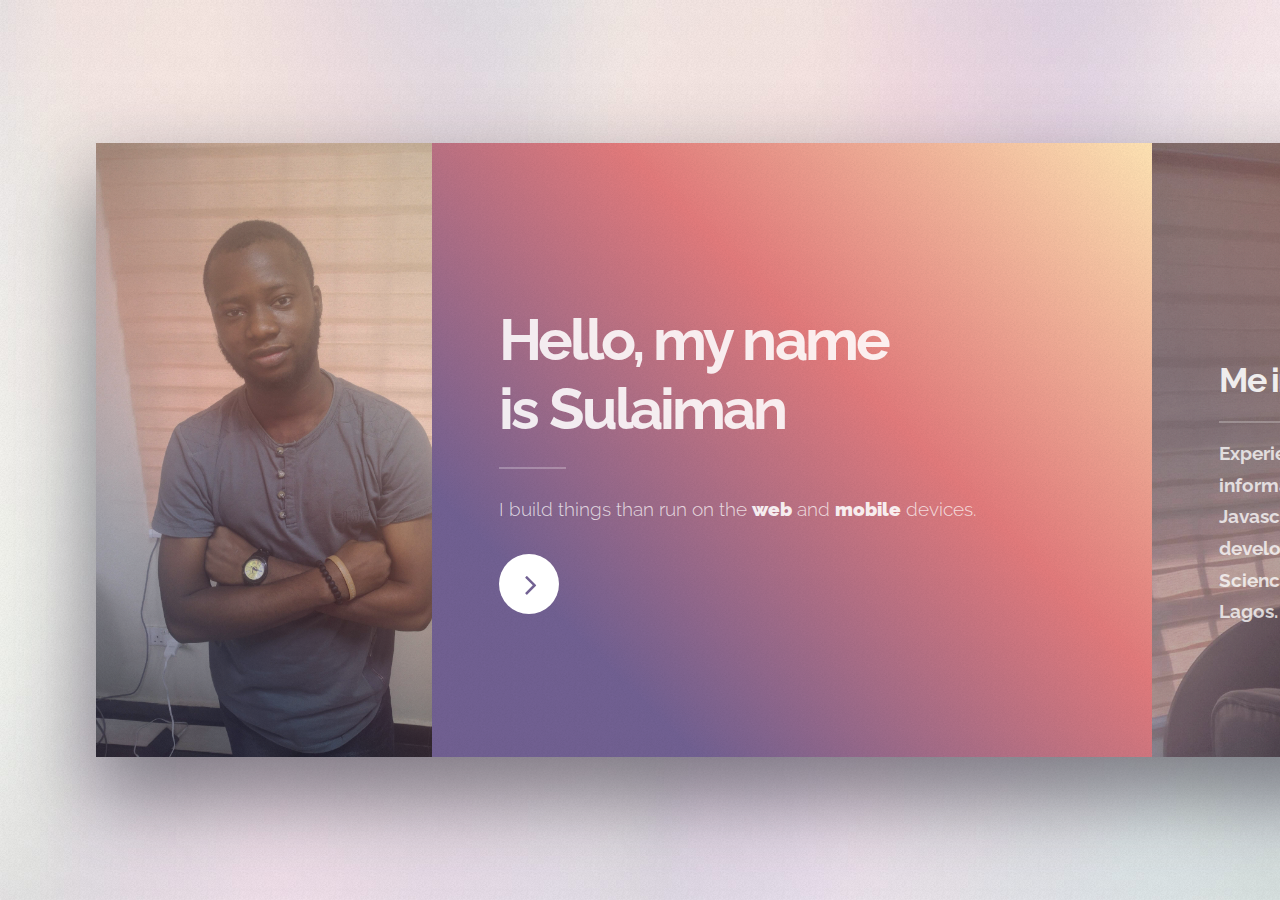
==== commit 3f40f903: "refactored summary" ====
--- a/index.html
+++ b/index.html
@@ -59,9 +59,9 @@
 						Quisque dictum magna risus, id ultricies justo sagittis vitae. Sed id odio tempor, porttitor elit amet, gravida hendrerit fringilla lorem ipsum dolor.
 					</p> -->
                     <p>
-                        Experienced Web Application Developer with a demonstrated history of working in the information technology and services industry. Skilled in Github, Cascading Style Sheets (CSS), Javascript, jQuery, PHP, Laravel, Lumen, Angular4, Wordpress with theme
-                        and plugin developement , Node.js and <a href="https://www.linkedin.com/in/abolajibisiriyu/">More</a>. Strong engineering professional with a Bachelor of Science (B.Sc.) in view, focused in Electrical and
-                        Electronics Engineering from University of Lagos.
+                        Experienced Web Application Developer with a demonstrated history of working in the information technology and services industry. Skilled in Git, Cascading Style Sheets (CSS), Javascript, jQuery, PHP, Laravel, Lumen, Angular4, Wordpress with theme and
+                        plugin developement , Node.js and <a href="https://www.linkedin.com/in/abolajibisiriyu/">More</a>. Strong engineering professional with a Bachelor of Science (B.Sc.) in view, focused in Electrical and Electronics
+                        Engineering from University of Lagos.
                     </p>
                 </div>
                 <div class="image filtered tinted" data-position="top left">
@@ -138,7 +138,7 @@
                 <div class="intro color4">
                     <h2 class="major">Contact Me</h2>
                     <p>
-                        Are you looking for your business online presence or to automate your business activity?
+                        Are you looking for business online presence or to automate your business activity?
                     </p>
                     <ul class="alt">
                         <li><span class="fa fa-phone"></span> 08141543654</li>
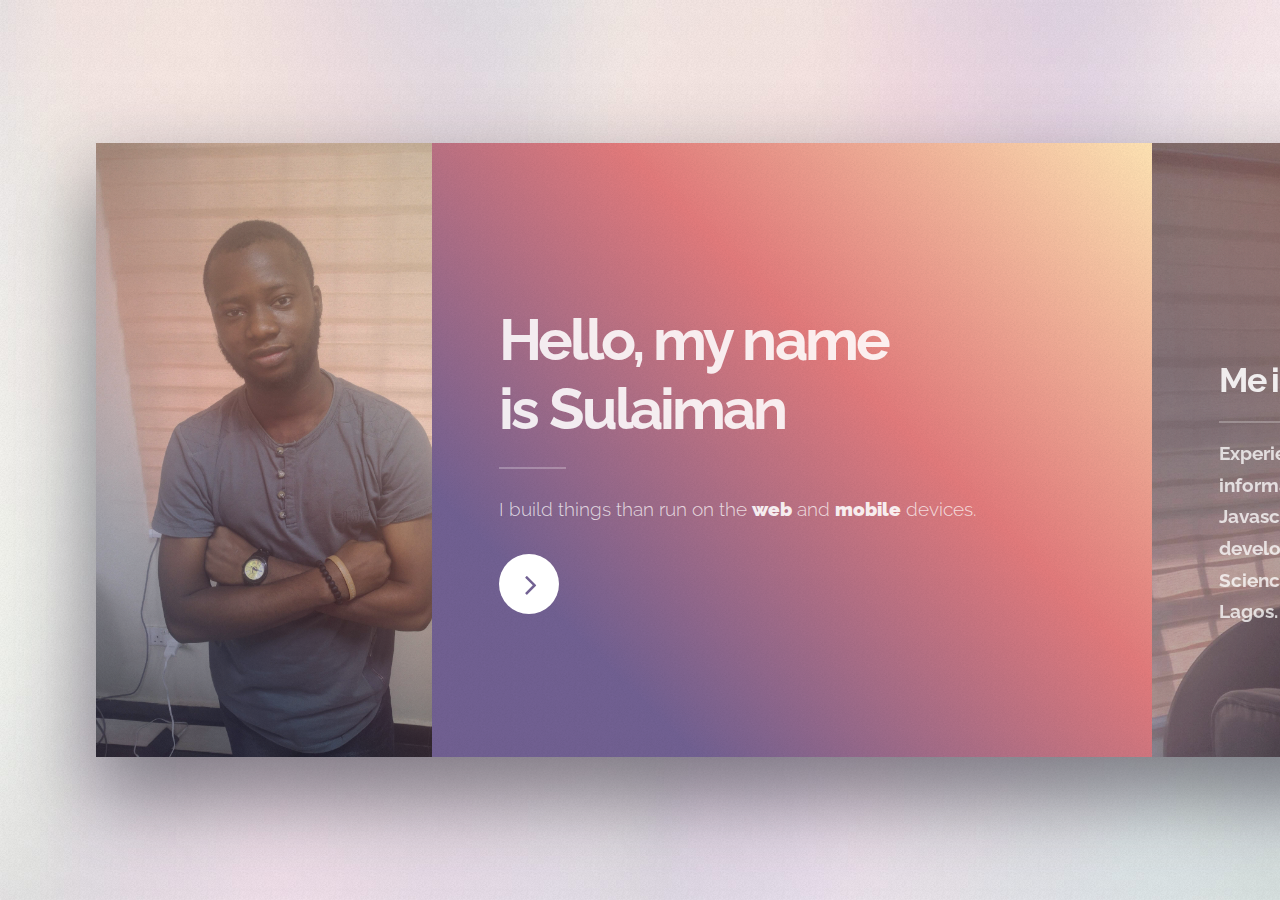
==== commit 69e0075f: "added contact with firebase integration" ====
--- a/index.html
+++ b/index.html
@@ -10,6 +10,7 @@
     <link href="https://fonts.googleapis.com/css?family=Raleway" rel="stylesheet">
     <link rel="stylesheet" href="assets/css/style.css">
     <noscript><link rel="stylesheet" href="assets/css/noscript.css" /></noscript>
+    <link rel="stylesheet" href="assets/css/sweetalert.css">
 </head>
 
 <body>
@@ -146,25 +147,26 @@
                     </ul>
                 </div>
                 <div class="inner columns divided">
-                    <!-- <div class="span-3-25">
-                        <form method="post" action="#">
+                    <div class="span-3-25">
+                        <form id="contact-form" method="post" action="#">
                             <div class="field half">
                                 <label for="name">Name</label>
-                                <input type="text" name="name" id="name" />
+                                <input required="required" type="text" name="name" id="name" />
                             </div>
                             <div class="field half">
                                 <label for="email">Email</label>
-                                <input type="email" name="email" id="email" />
+                                <input type="email" required="required" name="email" id="email" />
                             </div>
                             <div class="field">
                                 <label for="message">Message</label>
-                                <textarea name="message" id="message" rows="4"></textarea>
+                                <textarea name="message" required="required" id="message" rows="4"></textarea>
                             </div>
                             <ul class="actions">
-                                <li><input type="submit" value="Send Message" class="button special" /></li>
+                                <li><input type="submit" id="contact-form-submit-btn" value="Send Message" class="button special" /></li>
                             </ul>
+                            <input type="reset" style="display:none" id="contact-form-reset-btn">
                         </form>
-                    </div> -->
+                    </div>
                     <div class="span-1-5">
                         <ul class="contact-icons color1">
                             <li class="icon fa-twitter"><a href="https://twitter.com/abolaji_dev">@abolaji_dev</a></li>
@@ -191,6 +193,8 @@
     <script src="assets/js/jquery.min.js"></script>
     <script src="assets/js/skel.min.js"></script>
     <script src="assets/js/main.js"></script>
+    <script src="assets/js/sweetalert.min.js"></script>
+    <script src="assets/js/mail.js"></script>
 
 </body>
 
--- a/assets/css/style.css
+++ b/assets/css/style.css
@@ -5,6 +5,7 @@
 h4,
 h5,
 h6,
+p,
 a,
 b,
 span,
@@ -30,4 +31,8 @@
 
 li.icon {
     font-size: 14px;
+}
+
+.sweet-alert button {
+    padding: 0px 32px !important;
 }--- a/assets/css/sweetalert.css
+++ b/assets/css/sweetalert.css
@@ -0,0 +1,933 @@
+body.stop-scrolling {
+  height: 100%;
+  overflow: hidden; }
+
+.sweet-overlay {
+  background-color: black;
+  /* IE8 */
+  -ms-filter: "progid:DXImageTransform.Microsoft.Alpha(Opacity=40)";
+  /* IE8 */
+  background-color: rgba(0, 0, 0, 0.4);
+  position: fixed;
+  left: 0;
+  right: 0;
+  top: 0;
+  bottom: 0;
+  display: none;
+  z-index: 10000; }
+
+.sweet-alert {
+  background-color: white;
+  font-family: 'Open Sans', 'Helvetica Neue', Helvetica, Arial, sans-serif;
+  width: 478px;
+  padding: 17px;
+  border-radius: 5px;
+  text-align: center;
+  position: fixed;
+  left: 50%;
+  top: 50%;
+  margin-left: -256px;
+  margin-top: -200px;
+  overflow: hidden;
+  display: none;
+  z-index: 99999; }
+  @media all and (max-width: 540px) {
+    .sweet-alert {
+      width: auto;
+      margin-left: 0;
+      margin-right: 0;
+      left: 15px;
+      right: 15px; } }
+  .sweet-alert h2 {
+    color: #575757;
+    font-size: 30px;
+    text-align: center;
+    font-weight: 600;
+    text-transform: none;
+    position: relative;
+    margin: 25px 0;
+    padding: 0;
+    line-height: 40px;
+    display: block; }
+  .sweet-alert p {
+    color: #797979;
+    font-size: 16px;
+    text-align: center;
+    font-weight: 300;
+    position: relative;
+    text-align: inherit;
+    float: none;
+    margin: 0;
+    padding: 0;
+    line-height: normal; }
+  .sweet-alert fieldset {
+    border: none;
+    position: relative; }
+  .sweet-alert .sa-error-container {
+    background-color: #f1f1f1;
+    margin-left: -17px;
+    margin-right: -17px;
+    overflow: hidden;
+    padding: 0 10px;
+    max-height: 0;
+    webkit-transition: padding 0.15s, max-height 0.15s;
+    transition: padding 0.15s, max-height 0.15s; }
+    .sweet-alert .sa-error-container.show {
+      padding: 10px 0;
+      max-height: 100px;
+      webkit-transition: padding 0.2s, max-height 0.2s;
+      transition: padding 0.25s, max-height 0.25s; }
+    .sweet-alert .sa-error-container .icon {
+      display: inline-block;
+      width: 24px;
+      height: 24px;
+      border-radius: 50%;
+      background-color: #ea7d7d;
+      color: white;
+      line-height: 24px;
+      text-align: center;
+      margin-right: 3px; }
+    .sweet-alert .sa-error-container p {
+      display: inline-block; }
+  .sweet-alert .sa-input-error {
+    position: absolute;
+    top: 29px;
+    right: 26px;
+    width: 20px;
+    height: 20px;
+    opacity: 0;
+    -webkit-transform: scale(0.5);
+    transform: scale(0.5);
+    -webkit-transform-origin: 50% 50%;
+    transform-origin: 50% 50%;
+    -webkit-transition: all 0.1s;
+    transition: all 0.1s; }
+    .sweet-alert .sa-input-error::before, .sweet-alert .sa-input-error::after {
+      content: "";
+      width: 20px;
+      height: 6px;
+      background-color: #f06e57;
+      border-radius: 3px;
+      position: absolute;
+      top: 50%;
+      margin-top: -4px;
+      left: 50%;
+      margin-left: -9px; }
+    .sweet-alert .sa-input-error::before {
+      -webkit-transform: rotate(-45deg);
+      transform: rotate(-45deg); }
+    .sweet-alert .sa-input-error::after {
+      -webkit-transform: rotate(45deg);
+      transform: rotate(45deg); }
+    .sweet-alert .sa-input-error.show {
+      opacity: 1;
+      -webkit-transform: scale(1);
+      transform: scale(1); }
+  .sweet-alert input {
+    width: 100%;
+    box-sizing: border-box;
+    border-radius: 3px;
+    border: 1px solid #d7d7d7;
+    height: 43px;
+    margin-top: 10px;
+    margin-bottom: 17px;
+    font-size: 18px;
+    box-shadow: inset 0px 1px 1px rgba(0, 0, 0, 0.06);
+    padding: 0 12px;
+    display: none;
+    -webkit-transition: all 0.3s;
+    transition: all 0.3s; }
+    .sweet-alert input:focus {
+      outline: none;
+      box-shadow: 0px 0px 3px #c4e6f5;
+      border: 1px solid #b4dbed; }
+      .sweet-alert input:focus::-moz-placeholder {
+        transition: opacity 0.3s 0.03s ease;
+        opacity: 0.5; }
+      .sweet-alert input:focus:-ms-input-placeholder {
+        transition: opacity 0.3s 0.03s ease;
+        opacity: 0.5; }
+      .sweet-alert input:focus::-webkit-input-placeholder {
+        transition: opacity 0.3s 0.03s ease;
+        opacity: 0.5; }
+    .sweet-alert input::-moz-placeholder {
+      color: #bdbdbd; }
+    .sweet-alert input:-ms-input-placeholder {
+      color: #bdbdbd; }
+    .sweet-alert input::-webkit-input-placeholder {
+      color: #bdbdbd; }
+  .sweet-alert.show-input input {
+    display: block; }
+  .sweet-alert .sa-confirm-button-container {
+    display: inline-block;
+    position: relative; }
+  .sweet-alert .la-ball-fall {
+    position: absolute;
+    left: 50%;
+    top: 50%;
+    margin-left: -27px;
+    margin-top: 4px;
+    opacity: 0;
+    visibility: hidden; }
+  .sweet-alert button {
+    background-color: #8CD4F5;
+    color: white;
+    border: none;
+    box-shadow: none;
+    font-size: 17px;
+    font-weight: 500;
+    -webkit-border-radius: 4px;
+    border-radius: 5px;
+    padding: 10px 32px;
+    margin: 26px 5px 0 5px;
+    cursor: pointer; }
+    .sweet-alert button:focus {
+      outline: none;
+      box-shadow: 0 0 2px rgba(128, 179, 235, 0.5), inset 0 0 0 1px rgba(0, 0, 0, 0.05); }
+    .sweet-alert button:hover {
+      background-color: #7ecff4; }
+    .sweet-alert button:active {
+      background-color: #5dc2f1; }
+    .sweet-alert button.cancel {
+      background-color: #C1C1C1; }
+      .sweet-alert button.cancel:hover {
+        background-color: #b9b9b9; }
+      .sweet-alert button.cancel:active {
+        background-color: #a8a8a8; }
+      .sweet-alert button.cancel:focus {
+        box-shadow: rgba(197, 205, 211, 0.8) 0px 0px 2px, rgba(0, 0, 0, 0.0470588) 0px 0px 0px 1px inset !important; }
+    .sweet-alert button[disabled] {
+      opacity: .6;
+      cursor: default; }
+    .sweet-alert button.confirm[disabled] {
+      color: transparent; }
+      .sweet-alert button.confirm[disabled] ~ .la-ball-fall {
+        opacity: 1;
+        visibility: visible;
+        transition-delay: 0s; }
+    .sweet-alert button::-moz-focus-inner {
+      border: 0; }
+  .sweet-alert[data-has-cancel-button=false] button {
+    box-shadow: none !important; }
+  .sweet-alert[data-has-confirm-button=false][data-has-cancel-button=false] {
+    padding-bottom: 40px; }
+  .sweet-alert .sa-icon {
+    width: 80px;
+    height: 80px;
+    border: 4px solid gray;
+    -webkit-border-radius: 40px;
+    border-radius: 40px;
+    border-radius: 50%;
+    margin: 20px auto;
+    padding: 0;
+    position: relative;
+    box-sizing: content-box; }
+    .sweet-alert .sa-icon.sa-error {
+      border-color: #F27474; }
+      .sweet-alert .sa-icon.sa-error .sa-x-mark {
+        position: relative;
+        display: block; }
+      .sweet-alert .sa-icon.sa-error .sa-line {
+        position: absolute;
+        height: 5px;
+        width: 47px;
+        background-color: #F27474;
+        display: block;
+        top: 37px;
+        border-radius: 2px; }
+        .sweet-alert .sa-icon.sa-error .sa-line.sa-left {
+          -webkit-transform: rotate(45deg);
+          transform: rotate(45deg);
+          left: 17px; }
+        .sweet-alert .sa-icon.sa-error .sa-line.sa-right {
+          -webkit-transform: rotate(-45deg);
+          transform: rotate(-45deg);
+          right: 16px; }
+    .sweet-alert .sa-icon.sa-warning {
+      border-color: #F8BB86; }
+      .sweet-alert .sa-icon.sa-warning .sa-body {
+        position: absolute;
+        width: 5px;
+        height: 47px;
+        left: 50%;
+        top: 10px;
+        -webkit-border-radius: 2px;
+        border-radius: 2px;
+        margin-left: -2px;
+        background-color: #F8BB86; }
+      .sweet-alert .sa-icon.sa-warning .sa-dot {
+        position: absolute;
+        width: 7px;
+        height: 7px;
+        -webkit-border-radius: 50%;
+        border-radius: 50%;
+        margin-left: -3px;
+        left: 50%;
+        bottom: 10px;
+        background-color: #F8BB86; }
+    .sweet-alert .sa-icon.sa-info {
+      border-color: #C9DAE1; }
+      .sweet-alert .sa-icon.sa-info::before {
+        content: "";
+        position: absolute;
+        width: 5px;
+        height: 29px;
+        left: 50%;
+        bottom: 17px;
+        border-radius: 2px;
+        margin-left: -2px;
+        background-color: #C9DAE1; }
+      .sweet-alert .sa-icon.sa-info::after {
+        content: "";
+        position: absolute;
+        width: 7px;
+        height: 7px;
+        border-radius: 50%;
+        margin-left: -3px;
+        top: 19px;
+        background-color: #C9DAE1;
+        left: 50%; }
+    .sweet-alert .sa-icon.sa-success {
+      border-color: #A5DC86; }
+      .sweet-alert .sa-icon.sa-success::before, .sweet-alert .sa-icon.sa-success::after {
+        content: '';
+        -webkit-border-radius: 40px;
+        border-radius: 40px;
+        border-radius: 50%;
+        position: absolute;
+        width: 60px;
+        height: 120px;
+        background: white;
+        -webkit-transform: rotate(45deg);
+        transform: rotate(45deg); }
+      .sweet-alert .sa-icon.sa-success::before {
+        -webkit-border-radius: 120px 0 0 120px;
+        border-radius: 120px 0 0 120px;
+        top: -7px;
+        left: -33px;
+        -webkit-transform: rotate(-45deg);
+        transform: rotate(-45deg);
+        -webkit-transform-origin: 60px 60px;
+        transform-origin: 60px 60px; }
+      .sweet-alert .sa-icon.sa-success::after {
+        -webkit-border-radius: 0 120px 120px 0;
+        border-radius: 0 120px 120px 0;
+        top: -11px;
+        left: 30px;
+        -webkit-transform: rotate(-45deg);
+        transform: rotate(-45deg);
+        -webkit-transform-origin: 0px 60px;
+        transform-origin: 0px 60px; }
+      .sweet-alert .sa-icon.sa-success .sa-placeholder {
+        width: 80px;
+        height: 80px;
+        border: 4px solid rgba(165, 220, 134, 0.2);
+        -webkit-border-radius: 40px;
+        border-radius: 40px;
+        border-radius: 50%;
+        box-sizing: content-box;
+        position: absolute;
+        left: -4px;
+        top: -4px;
+        z-index: 2; }
+      .sweet-alert .sa-icon.sa-success .sa-fix {
+        width: 5px;
+        height: 90px;
+        background-color: white;
+        position: absolute;
+        left: 28px;
+        top: 8px;
+        z-index: 1;
+        -webkit-transform: rotate(-45deg);
+        transform: rotate(-45deg); }
+      .sweet-alert .sa-icon.sa-success .sa-line {
+        height: 5px;
+        background-color: #A5DC86;
+        display: block;
+        border-radius: 2px;
+        position: absolute;
+        z-index: 2; }
+        .sweet-alert .sa-icon.sa-success .sa-line.sa-tip {
+          width: 25px;
+          left: 14px;
+          top: 46px;
+          -webkit-transform: rotate(45deg);
+          transform: rotate(45deg); }
+        .sweet-alert .sa-icon.sa-success .sa-line.sa-long {
+          width: 47px;
+          right: 8px;
+          top: 38px;
+          -webkit-transform: rotate(-45deg);
+          transform: rotate(-45deg); }
+    .sweet-alert .sa-icon.sa-custom {
+      background-size: contain;
+      border-radius: 0;
+      border: none;
+      background-position: center center;
+      background-repeat: no-repeat; }
+
+/*
+ * Animations
+ */
+@-webkit-keyframes showSweetAlert {
+  0% {
+    transform: scale(0.7);
+    -webkit-transform: scale(0.7); }
+  45% {
+    transform: scale(1.05);
+    -webkit-transform: scale(1.05); }
+  80% {
+    transform: scale(0.95);
+    -webkit-transform: scale(0.95); }
+  100% {
+    transform: scale(1);
+    -webkit-transform: scale(1); } }
+
+@keyframes showSweetAlert {
+  0% {
+    transform: scale(0.7);
+    -webkit-transform: scale(0.7); }
+  45% {
+    transform: scale(1.05);
+    -webkit-transform: scale(1.05); }
+  80% {
+    transform: scale(0.95);
+    -webkit-transform: scale(0.95); }
+  100% {
+    transform: scale(1);
+    -webkit-transform: scale(1); } }
+
+@-webkit-keyframes hideSweetAlert {
+  0% {
+    transform: scale(1);
+    -webkit-transform: scale(1); }
+  100% {
+    transform: scale(0.5);
+    -webkit-transform: scale(0.5); } }
+
+@keyframes hideSweetAlert {
+  0% {
+    transform: scale(1);
+    -webkit-transform: scale(1); }
+  100% {
+    transform: scale(0.5);
+    -webkit-transform: scale(0.5); } }
+
+@-webkit-keyframes slideFromTop {
+  0% {
+    top: 0%; }
+  100% {
+    top: 50%; } }
+
+@keyframes slideFromTop {
+  0% {
+    top: 0%; }
+  100% {
+    top: 50%; } }
+
+@-webkit-keyframes slideToTop {
+  0% {
+    top: 50%; }
+  100% {
+    top: 0%; } }
+
+@keyframes slideToTop {
+  0% {
+    top: 50%; }
+  100% {
+    top: 0%; } }
+
+@-webkit-keyframes slideFromBottom {
+  0% {
+    top: 70%; }
+  100% {
+    top: 50%; } }
+
+@keyframes slideFromBottom {
+  0% {
+    top: 70%; }
+  100% {
+    top: 50%; } }
+
+@-webkit-keyframes slideToBottom {
+  0% {
+    top: 50%; }
+  100% {
+    top: 70%; } }
+
+@keyframes slideToBottom {
+  0% {
+    top: 50%; }
+  100% {
+    top: 70%; } }
+
+.showSweetAlert[data-animation=pop] {
+  -webkit-animation: showSweetAlert 0.3s;
+  animation: showSweetAlert 0.3s; }
+
+.showSweetAlert[data-animation=none] {
+  -webkit-animation: none;
+  animation: none; }
+
+.showSweetAlert[data-animation=slide-from-top] {
+  -webkit-animation: slideFromTop 0.3s;
+  animation: slideFromTop 0.3s; }
+
+.showSweetAlert[data-animation=slide-from-bottom] {
+  -webkit-animation: slideFromBottom 0.3s;
+  animation: slideFromBottom 0.3s; }
+
+.hideSweetAlert[data-animation=pop] {
+  -webkit-animation: hideSweetAlert 0.2s;
+  animation: hideSweetAlert 0.2s; }
+
+.hideSweetAlert[data-animation=none] {
+  -webkit-animation: none;
+  animation: none; }
+
+.hideSweetAlert[data-animation=slide-from-top] {
+  -webkit-animation: slideToTop 0.4s;
+  animation: slideToTop 0.4s; }
+
+.hideSweetAlert[data-animation=slide-from-bottom] {
+  -webkit-animation: slideToBottom 0.3s;
+  animation: slideToBottom 0.3s; }
+
+@-webkit-keyframes animateSuccessTip {
+  0% {
+    width: 0;
+    left: 1px;
+    top: 19px; }
+  54% {
+    width: 0;
+    left: 1px;
+    top: 19px; }
+  70% {
+    width: 50px;
+    left: -8px;
+    top: 37px; }
+  84% {
+    width: 17px;
+    left: 21px;
+    top: 48px; }
+  100% {
+    width: 25px;
+    left: 14px;
+    top: 45px; } }
+
+@keyframes animateSuccessTip {
+  0% {
+    width: 0;
+    left: 1px;
+    top: 19px; }
+  54% {
+    width: 0;
+    left: 1px;
+    top: 19px; }
+  70% {
+    width: 50px;
+    left: -8px;
+    top: 37px; }
+  84% {
+    width: 17px;
+    left: 21px;
+    top: 48px; }
+  100% {
+    width: 25px;
+    left: 14px;
+    top: 45px; } }
+
+@-webkit-keyframes animateSuccessLong {
+  0% {
+    width: 0;
+    right: 46px;
+    top: 54px; }
+  65% {
+    width: 0;
+    right: 46px;
+    top: 54px; }
+  84% {
+    width: 55px;
+    right: 0px;
+    top: 35px; }
+  100% {
+    width: 47px;
+    right: 8px;
+    top: 38px; } }
+
+@keyframes animateSuccessLong {
+  0% {
+    width: 0;
+    right: 46px;
+    top: 54px; }
+  65% {
+    width: 0;
+    right: 46px;
+    top: 54px; }
+  84% {
+    width: 55px;
+    right: 0px;
+    top: 35px; }
+  100% {
+    width: 47px;
+    right: 8px;
+    top: 38px; } }
+
+@-webkit-keyframes rotatePlaceholder {
+  0% {
+    transform: rotate(-45deg);
+    -webkit-transform: rotate(-45deg); }
+  5% {
+    transform: rotate(-45deg);
+    -webkit-transform: rotate(-45deg); }
+  12% {
+    transform: rotate(-405deg);
+    -webkit-transform: rotate(-405deg); }
+  100% {
+    transform: rotate(-405deg);
+    -webkit-transform: rotate(-405deg); } }
+
+@keyframes rotatePlaceholder {
+  0% {
+    transform: rotate(-45deg);
+    -webkit-transform: rotate(-45deg); }
+  5% {
+    transform: rotate(-45deg);
+    -webkit-transform: rotate(-45deg); }
+  12% {
+    transform: rotate(-405deg);
+    -webkit-transform: rotate(-405deg); }
+  100% {
+    transform: rotate(-405deg);
+    -webkit-transform: rotate(-405deg); } }
+
+.animateSuccessTip {
+  -webkit-animation: animateSuccessTip 0.75s;
+  animation: animateSuccessTip 0.75s; }
+
+.animateSuccessLong {
+  -webkit-animation: animateSuccessLong 0.75s;
+  animation: animateSuccessLong 0.75s; }
+
+.sa-icon.sa-success.animate::after {
+  -webkit-animation: rotatePlaceholder 4.25s ease-in;
+  animation: rotatePlaceholder 4.25s ease-in; }
+
+@-webkit-keyframes animateErrorIcon {
+  0% {
+    transform: rotateX(100deg);
+    -webkit-transform: rotateX(100deg);
+    opacity: 0; }
+  100% {
+    transform: rotateX(0deg);
+    -webkit-transform: rotateX(0deg);
+    opacity: 1; } }
+
+@keyframes animateErrorIcon {
+  0% {
+    transform: rotateX(100deg);
+    -webkit-transform: rotateX(100deg);
+    opacity: 0; }
+  100% {
+    transform: rotateX(0deg);
+    -webkit-transform: rotateX(0deg);
+    opacity: 1; } }
+
+.animateErrorIcon {
+  -webkit-animation: animateErrorIcon 0.5s;
+  animation: animateErrorIcon 0.5s; }
+
+@-webkit-keyframes animateXMark {
+  0% {
+    transform: scale(0.4);
+    -webkit-transform: scale(0.4);
+    margin-top: 26px;
+    opacity: 0; }
+  50% {
+    transform: scale(0.4);
+    -webkit-transform: scale(0.4);
+    margin-top: 26px;
+    opacity: 0; }
+  80% {
+    transform: scale(1.15);
+    -webkit-transform: scale(1.15);
+    margin-top: -6px; }
+  100% {
+    transform: scale(1);
+    -webkit-transform: scale(1);
+    margin-top: 0;
+    opacity: 1; } }
+
+@keyframes animateXMark {
+  0% {
+    transform: scale(0.4);
+    -webkit-transform: scale(0.4);
+    margin-top: 26px;
+    opacity: 0; }
+  50% {
+    transform: scale(0.4);
+    -webkit-transform: scale(0.4);
+    margin-top: 26px;
+    opacity: 0; }
+  80% {
+    transform: scale(1.15);
+    -webkit-transform: scale(1.15);
+    margin-top: -6px; }
+  100% {
+    transform: scale(1);
+    -webkit-transform: scale(1);
+    margin-top: 0;
+    opacity: 1; } }
+
+.animateXMark {
+  -webkit-animation: animateXMark 0.5s;
+  animation: animateXMark 0.5s; }
+
+@-webkit-keyframes pulseWarning {
+  0% {
+    border-color: #F8D486; }
+  100% {
+    border-color: #F8BB86; } }
+
+@keyframes pulseWarning {
+  0% {
+    border-color: #F8D486; }
+  100% {
+    border-color: #F8BB86; } }
+
+.pulseWarning {
+  -webkit-animation: pulseWarning 0.75s infinite alternate;
+  animation: pulseWarning 0.75s infinite alternate; }
+
+@-webkit-keyframes pulseWarningIns {
+  0% {
+    background-color: #F8D486; }
+  100% {
+    background-color: #F8BB86; } }
+
+@keyframes pulseWarningIns {
+  0% {
+    background-color: #F8D486; }
+  100% {
+    background-color: #F8BB86; } }
+
+.pulseWarningIns {
+  -webkit-animation: pulseWarningIns 0.75s infinite alternate;
+  animation: pulseWarningIns 0.75s infinite alternate; }
+
+@-webkit-keyframes rotate-loading {
+  0% {
+    transform: rotate(0deg); }
+  100% {
+    transform: rotate(360deg); } }
+
+@keyframes rotate-loading {
+  0% {
+    transform: rotate(0deg); }
+  100% {
+    transform: rotate(360deg); } }
+
+/* Internet Explorer 9 has some special quirks that are fixed here */
+/* The icons are not animated. */
+/* This file is automatically merged into sweet-alert.min.js through Gulp */
+/* Error icon */
+.sweet-alert .sa-icon.sa-error .sa-line.sa-left {
+  -ms-transform: rotate(45deg) \9; }
+
+.sweet-alert .sa-icon.sa-error .sa-line.sa-right {
+  -ms-transform: rotate(-45deg) \9; }
+
+/* Success icon */
+.sweet-alert .sa-icon.sa-success {
+  border-color: transparent\9; }
+
+.sweet-alert .sa-icon.sa-success .sa-line.sa-tip {
+  -ms-transform: rotate(45deg) \9; }
+
+.sweet-alert .sa-icon.sa-success .sa-line.sa-long {
+  -ms-transform: rotate(-45deg) \9; }
+
+/*!
+ * Load Awesome v1.1.0 (http://github.danielcardoso.net/load-awesome/)
+ * Copyright 2015 Daniel Cardoso <@DanielCardoso>
+ * Licensed under MIT
+ */
+.la-ball-fall,
+.la-ball-fall > div {
+  position: relative;
+  -webkit-box-sizing: border-box;
+  -moz-box-sizing: border-box;
+  box-sizing: border-box; }
+
+.la-ball-fall {
+  display: block;
+  font-size: 0;
+  color: #fff; }
+
+.la-ball-fall.la-dark {
+  color: #333; }
+
+.la-ball-fall > div {
+  display: inline-block;
+  float: none;
+  background-color: currentColor;
+  border: 0 solid currentColor; }
+
+.la-ball-fall {
+  width: 54px;
+  height: 18px; }
+
+.la-ball-fall > div {
+  width: 10px;
+  height: 10px;
+  margin: 4px;
+  border-radius: 100%;
+  opacity: 0;
+  -webkit-animation: ball-fall 1s ease-in-out infinite;
+  -moz-animation: ball-fall 1s ease-in-out infinite;
+  -o-animation: ball-fall 1s ease-in-out infinite;
+  animation: ball-fall 1s ease-in-out infinite; }
+
+.la-ball-fall > div:nth-child(1) {
+  -webkit-animation-delay: -200ms;
+  -moz-animation-delay: -200ms;
+  -o-animation-delay: -200ms;
+  animation-delay: -200ms; }
+
+.la-ball-fall > div:nth-child(2) {
+  -webkit-animation-delay: -100ms;
+  -moz-animation-delay: -100ms;
+  -o-animation-delay: -100ms;
+  animation-delay: -100ms; }
+
+.la-ball-fall > div:nth-child(3) {
+  -webkit-animation-delay: 0ms;
+  -moz-animation-delay: 0ms;
+  -o-animation-delay: 0ms;
+  animation-delay: 0ms; }
+
+.la-ball-fall.la-sm {
+  width: 26px;
+  height: 8px; }
+
+.la-ball-fall.la-sm > div {
+  width: 4px;
+  height: 4px;
+  margin: 2px; }
+
+.la-ball-fall.la-2x {
+  width: 108px;
+  height: 36px; }
+
+.la-ball-fall.la-2x > div {
+  width: 20px;
+  height: 20px;
+  margin: 8px; }
+
+.la-ball-fall.la-3x {
+  width: 162px;
+  height: 54px; }
+
+.la-ball-fall.la-3x > div {
+  width: 30px;
+  height: 30px;
+  margin: 12px; }
+
+/*
+ * Animation
+ */
+@-webkit-keyframes ball-fall {
+  0% {
+    opacity: 0;
+    -webkit-transform: translateY(-145%);
+    transform: translateY(-145%); }
+  10% {
+    opacity: .5; }
+  20% {
+    opacity: 1;
+    -webkit-transform: translateY(0);
+    transform: translateY(0); }
+  80% {
+    opacity: 1;
+    -webkit-transform: translateY(0);
+    transform: translateY(0); }
+  90% {
+    opacity: .5; }
+  100% {
+    opacity: 0;
+    -webkit-transform: translateY(145%);
+    transform: translateY(145%); } }
+
+@-moz-keyframes ball-fall {
+  0% {
+    opacity: 0;
+    -moz-transform: translateY(-145%);
+    transform: translateY(-145%); }
+  10% {
+    opacity: .5; }
+  20% {
+    opacity: 1;
+    -moz-transform: translateY(0);
+    transform: translateY(0); }
+  80% {
+    opacity: 1;
+    -moz-transform: translateY(0);
+    transform: translateY(0); }
+  90% {
+    opacity: .5; }
+  100% {
+    opacity: 0;
+    -moz-transform: translateY(145%);
+    transform: translateY(145%); } }
+
+@-o-keyframes ball-fall {
+  0% {
+    opacity: 0;
+    -o-transform: translateY(-145%);
+    transform: translateY(-145%); }
+  10% {
+    opacity: .5; }
+  20% {
+    opacity: 1;
+    -o-transform: translateY(0);
+    transform: translateY(0); }
+  80% {
+    opacity: 1;
+    -o-transform: translateY(0);
+    transform: translateY(0); }
+  90% {
+    opacity: .5; }
+  100% {
+    opacity: 0;
+    -o-transform: translateY(145%);
+    transform: translateY(145%); } }
+
+@keyframes ball-fall {
+  0% {
+    opacity: 0;
+    -webkit-transform: translateY(-145%);
+    -moz-transform: translateY(-145%);
+    -o-transform: translateY(-145%);
+    transform: translateY(-145%); }
+  10% {
+    opacity: .5; }
+  20% {
+    opacity: 1;
+    -webkit-transform: translateY(0);
+    -moz-transform: translateY(0);
+    -o-transform: translateY(0);
+    transform: translateY(0); }
+  80% {
+    opacity: 1;
+    -webkit-transform: translateY(0);
+    -moz-transform: translateY(0);
+    -o-transform: translateY(0);
+    transform: translateY(0); }
+  90% {
+    opacity: .5; }
+  100% {
+    opacity: 0;
+    -webkit-transform: translateY(145%);
+    -moz-transform: translateY(145%);
+    -o-transform: translateY(145%);
+    transform: translateY(145%); } }
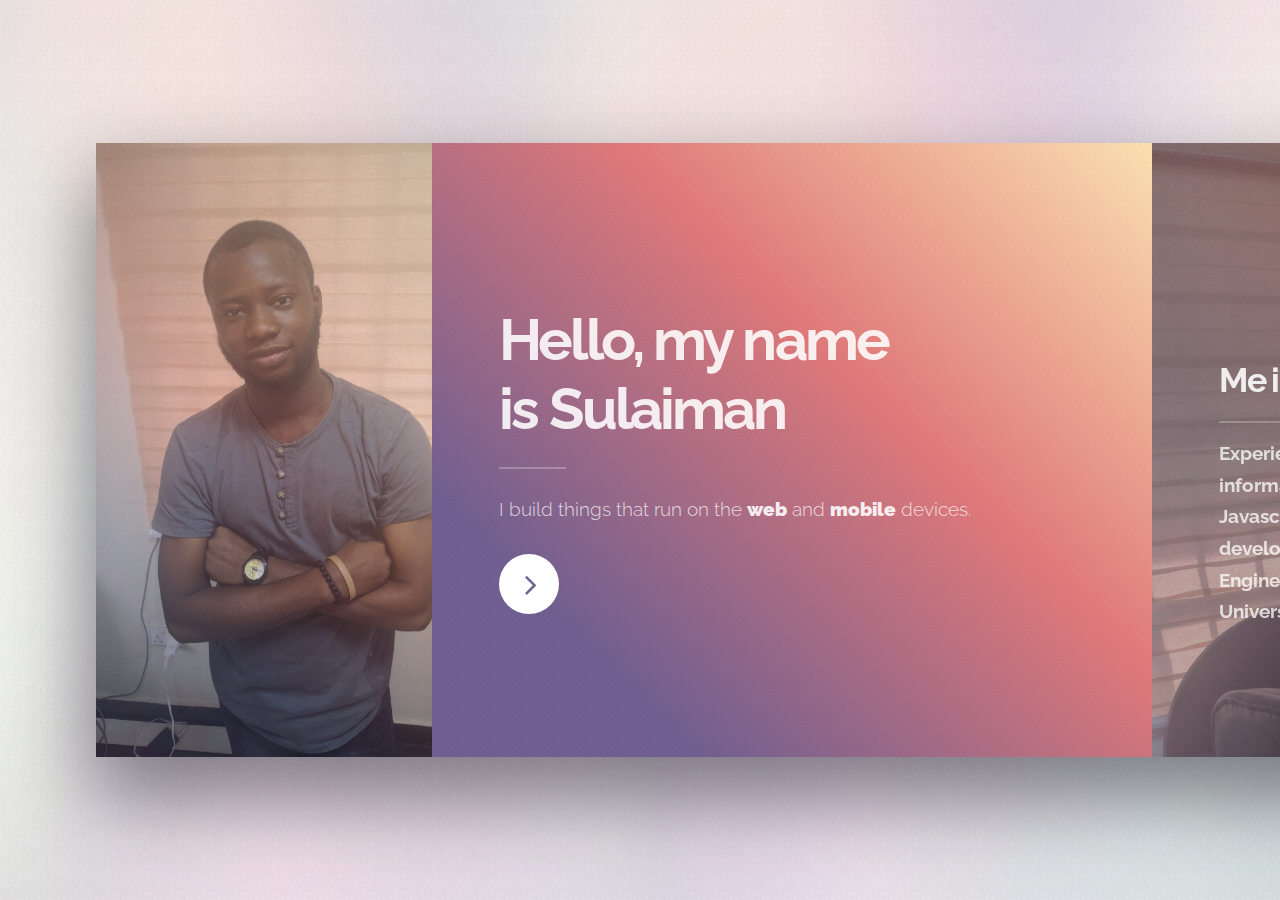
==== commit ebaecd11: "made changes to intro and summary text" ====
--- a/index.html
+++ b/index.html
@@ -39,7 +39,7 @@
                         <a href="https://www.linkedin.com/in/abolajibisiriyu/">
 							abolajibisiriyu
 						</a> -->
-                        I build things than run on the <b>web</b> and <b>mobile</b> devices.
+                        I build things that run on the <b>web</b> and <b>mobile</b> devices.
                     </p>
                     <ul class="actions">
                         <li><a href="#first" class="button special color1 circle icon fa-angle-right">Next</a></li>
@@ -61,8 +61,8 @@
 					</p> -->
                     <p>
                         Experienced Web Application Developer with a demonstrated history of working in the information technology and services industry. Skilled in Git, Cascading Style Sheets (CSS), Javascript, jQuery, PHP, Laravel, Lumen, Angular4, Wordpress with theme and
-                        plugin developement , Node.js and <a href="https://www.linkedin.com/in/abolajibisiriyu/">More</a>. Strong engineering professional with a Bachelor of Science (B.Sc.) in view, focused in Electrical and Electronics
-                        Engineering from University of Lagos.
+                        plugin developement , Node.js and <a href="https://www.linkedin.com/in/abolajibisiriyu/">More</a>. Strong engineering professional with a Bachelor of Engineering (B.Eng.) in view, focused in Electrical and
+                        Electronics Engineering from University of Lagos.
                     </p>
                 </div>
                 <div class="image filtered tinted" data-position="top left">
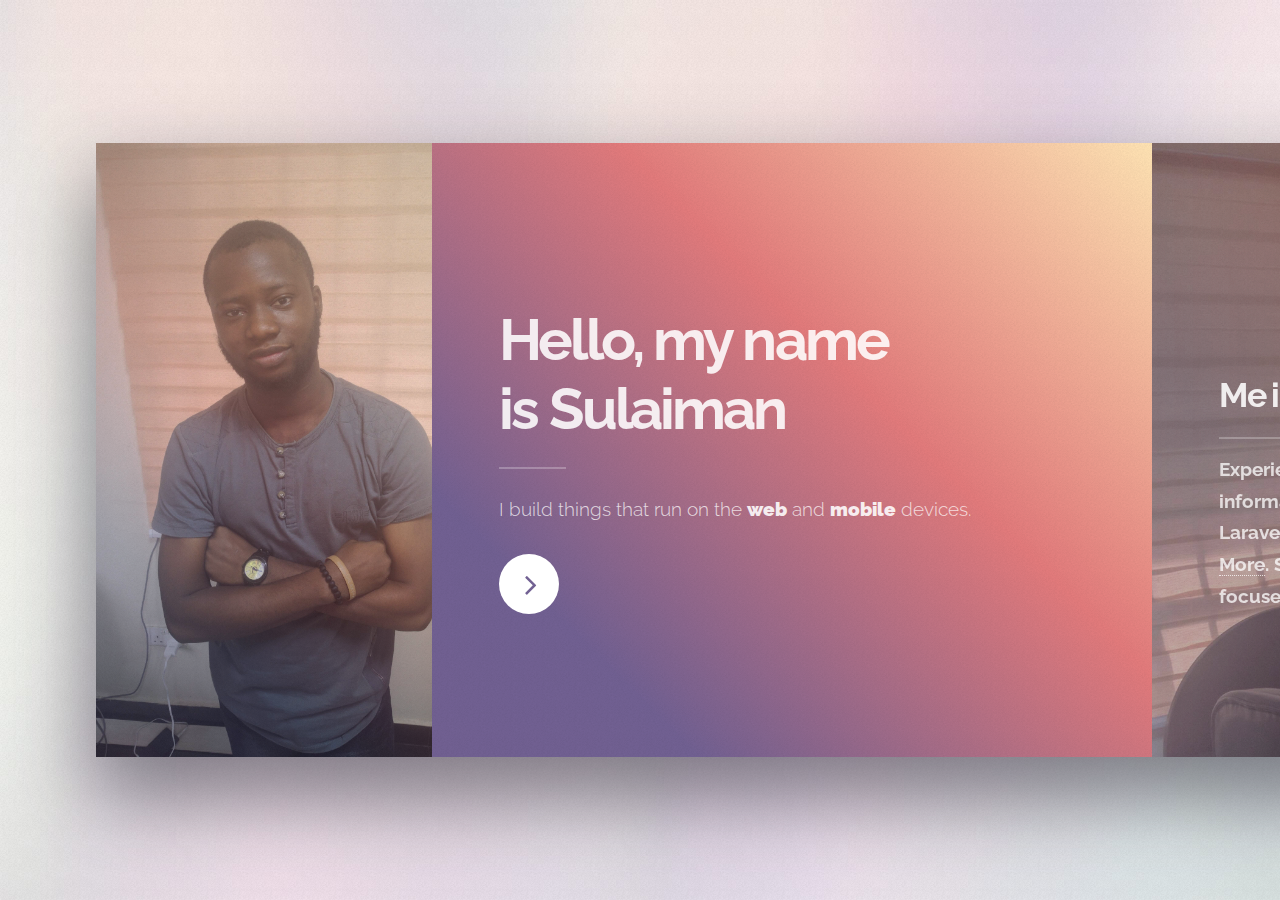
==== commit 8e1508ed: "editted skills section" ====
--- a/index.html
+++ b/index.html
@@ -9,7 +9,9 @@
     <link rel="stylesheet" href="assets/css/main.css" />
     <link href="https://fonts.googleapis.com/css?family=Raleway" rel="stylesheet">
     <link rel="stylesheet" href="assets/css/style.css">
-    <noscript><link rel="stylesheet" href="assets/css/noscript.css" /></noscript>
+    <noscript>
+        <link rel="stylesheet" href="assets/css/noscript.css" />
+    </noscript>
     <link rel="stylesheet" href="assets/css/sweetalert.css">
 </head>
 
@@ -24,7 +26,8 @@
             <!-- Panel (Banner) -->
             <section class="panel banner right">
                 <div class="content color0 span-3-75">
-                    <h1 class="major">Hello, my name<br /> is Sulaiman</h1>
+                    <h1 class="major">Hello, my name
+                        <br /> is Sulaiman</h1>
                     <!-- <p>This is <strong>Ethereal</strong>, a free site template by AJ for <a href="https://html5up.net">HTML5 UP</a>. It’s fully responsive, built on HTML5 and CSS3, and released entirely for free under the Creative Commons license. Hope you
 						dig it :)</p> -->
                     <p>
@@ -39,10 +42,14 @@
                         <a href="https://www.linkedin.com/in/abolajibisiriyu/">
 							abolajibisiriyu
 						</a> -->
-                        I build things that run on the <b>web</b> and <b>mobile</b> devices.
+                        I build things that run on the
+                        <b>web</b> and
+                        <b>mobile</b> devices.
                     </p>
                     <ul class="actions">
-                        <li><a href="#first" class="button special color1 circle icon fa-angle-right">Next</a></li>
+                        <li>
+                            <a href="#first" class="button special color1 circle icon fa-angle-right">Next</a>
+                        </li>
                     </ul>
                 </div>
                 <div class="image filtered span-1-75" data-position="25% 25%">
@@ -60,9 +67,11 @@
 						Quisque dictum magna risus, id ultricies justo sagittis vitae. Sed id odio tempor, porttitor elit amet, gravida hendrerit fringilla lorem ipsum dolor.
 					</p> -->
                     <p>
-                        Experienced Web Application Developer with a demonstrated history of working in the information technology and services industry. Skilled in Git, Cascading Style Sheets (CSS), Javascript, jQuery, PHP, Laravel, Lumen, Angular4, Wordpress with theme and
-                        plugin developement , Node.js and <a href="https://www.linkedin.com/in/abolajibisiriyu/">More</a>. Strong engineering professional with a Bachelor of Engineering (B.Eng.) in view, focused in Electrical and
-                        Electronics Engineering from University of Lagos.
+                        Experienced Web Application Developer with a demonstrated history of working in the information technology and services industry.
+                        Skilled in Javascript, PHP, jQuery, Node.js, Laravel, Lumen, Angular2+, React, Wordpress with theme
+                        and plugin developement, Git and
+                        <a href="https://www.linkedin.com/in/abolajibisiriyu/">More</a>. Strong engineering professional with a Bachelor of Engineering (B.Eng.) in view, focused
+                        in Electrical and Electronics Engineering from University of Lagos.
                     </p>
                 </div>
                 <div class="image filtered tinted" data-position="top left">
@@ -87,17 +96,35 @@
                 </div>
                 <div class="inner">
                     <ul class="grid-icons three connected">
-                        <li><span class="icon fa-diamond"><span class="label"></span></span>
-                        </li>
-                        <li><span class="icon fa-support"><span class="label"></span></span>
-                        </li>
-                        <li><span class="icon fa-cog"><span class="label"></span></span>
-                        </li>
-                        <li><span class="icon fa-paper-plane"><span class="label"></span></span>
-                        </li>
-                        <li><span class="icon fa-bar-chart"><span class="label"></span></span>
-                        </li>
-                        <li><span class="icon fa-code"><span class="label"></span></span>
+                        <li>
+                            <span class="icon fa-diamond">
+                                <span class="label"></span>
+                            </span>
+                        </li>
+                        <li>
+                            <span class="icon fa-support">
+                                <span class="label"></span>
+                            </span>
+                        </li>
+                        <li>
+                            <span class="icon fa-cog">
+                                <span class="label"></span>
+                            </span>
+                        </li>
+                        <li>
+                            <span class="icon fa-paper-plane">
+                                <span class="label"></span>
+                            </span>
+                        </li>
+                        <li>
+                            <span class="icon fa-bar-chart">
+                                <span class="label"></span>
+                            </span>
+                        </li>
+                        <li>
+                            <span class="icon fa-code">
+                                <span class="label"></span>
+                            </span>
                         </li>
                     </ul>
                 </div>
@@ -142,8 +169,10 @@
                         Are you looking for business online presence or to automate your business activity?
                     </p>
                     <ul class="alt">
-                        <li><span class="fa fa-phone"></span> 08141543654</li>
-                        <li><span class="fa fa-whatsapp"></span> 08141543654</li>
+                        <li>
+                            <span class="fa fa-phone"></span> 08141543654</li>
+                        <li>
+                            <span class="fa fa-whatsapp"></span> 08141543654</li>
                     </ul>
                 </div>
                 <div class="inner columns divided">
@@ -162,18 +191,30 @@
                                 <textarea name="message" required="required" id="message" rows="4"></textarea>
                             </div>
                             <ul class="actions">
-                                <li><input type="submit" id="contact-form-submit-btn" value="Send Message" class="button special" /></li>
+                                <li>
+                                    <input type="submit" id="contact-form-submit-btn" value="Send Message" class="button special" />
+                                </li>
                             </ul>
                             <input type="reset" style="display:none" id="contact-form-reset-btn">
                         </form>
                     </div>
                     <div class="span-1-5">
                         <ul class="contact-icons color1">
-                            <li class="icon fa-twitter"><a href="https://twitter.com/abolaji_dev">@abolaji_dev</a></li>
-                            <li class="icon fa-facebook"><a href="https://web.facebook.com/abolaji.bisiriyu">fb.com/abolaji.bisiriyu</a></li>
-                            <li class="icon fa-github"><a href="https://github.com/abolajibisiriyu">abolajibisiriyu</a></li>
-                            <li class="icon fa-linkedin"><a href="https://www.linkedin.com/in/abolajibisiriyu/">abolajibisiriyu</a></li>
-                            <li class="icon fa-envelope"><a href="mailto:abolajibisiriyu@gmail.com">abolajibisiriyu@gmail.com</a></li>
+                            <li class="icon fa-twitter">
+                                <a href="https://twitter.com/abolaji_dev">@abolaji_dev</a>
+                            </li>
+                            <li class="icon fa-facebook">
+                                <a href="https://web.facebook.com/abolaji.bisiriyu">fb.com/abolaji.bisiriyu</a>
+                            </li>
+                            <li class="icon fa-github">
+                                <a href="https://github.com/abolajibisiriyu">abolajibisiriyu</a>
+                            </li>
+                            <li class="icon fa-linkedin">
+                                <a href="https://www.linkedin.com/in/abolajibisiriyu/">abolajibisiriyu</a>
+                            </li>
+                            <li class="icon fa-envelope">
+                                <a href="mailto:abolajibisiriyu@gmail.com">abolajibisiriyu@gmail.com</a>
+                            </li>
                             <!-- <li class="icon fa-snapchat-ghost"><a href="#">@untitled-tld</a></li> -->
                             <!-- <li class="icon fa-instagram"><a href="#">@untitled-tld</a></li> -->
                             <!-- <li class="icon fa-medium"><a href="#">medium.com/untitled</a></li> -->
@@ -183,7 +224,9 @@
             </section>
 
             <!-- Copyright -->
-            <div class="copyright">&copy; Bisiriyu Sulaiman Abolaji: <a href="https://twitter.com/abolaji_dev"><span class="fa fa-twitter"></span> abolaji_dev</a>.</div>
+            <div class="copyright">&copy; Bisiriyu Sulaiman Abolaji:
+                <a href="https://twitter.com/abolaji_dev">
+                    <span class="fa fa-twitter"></span> abolaji_dev</a>.</div>
 
         </div>
 
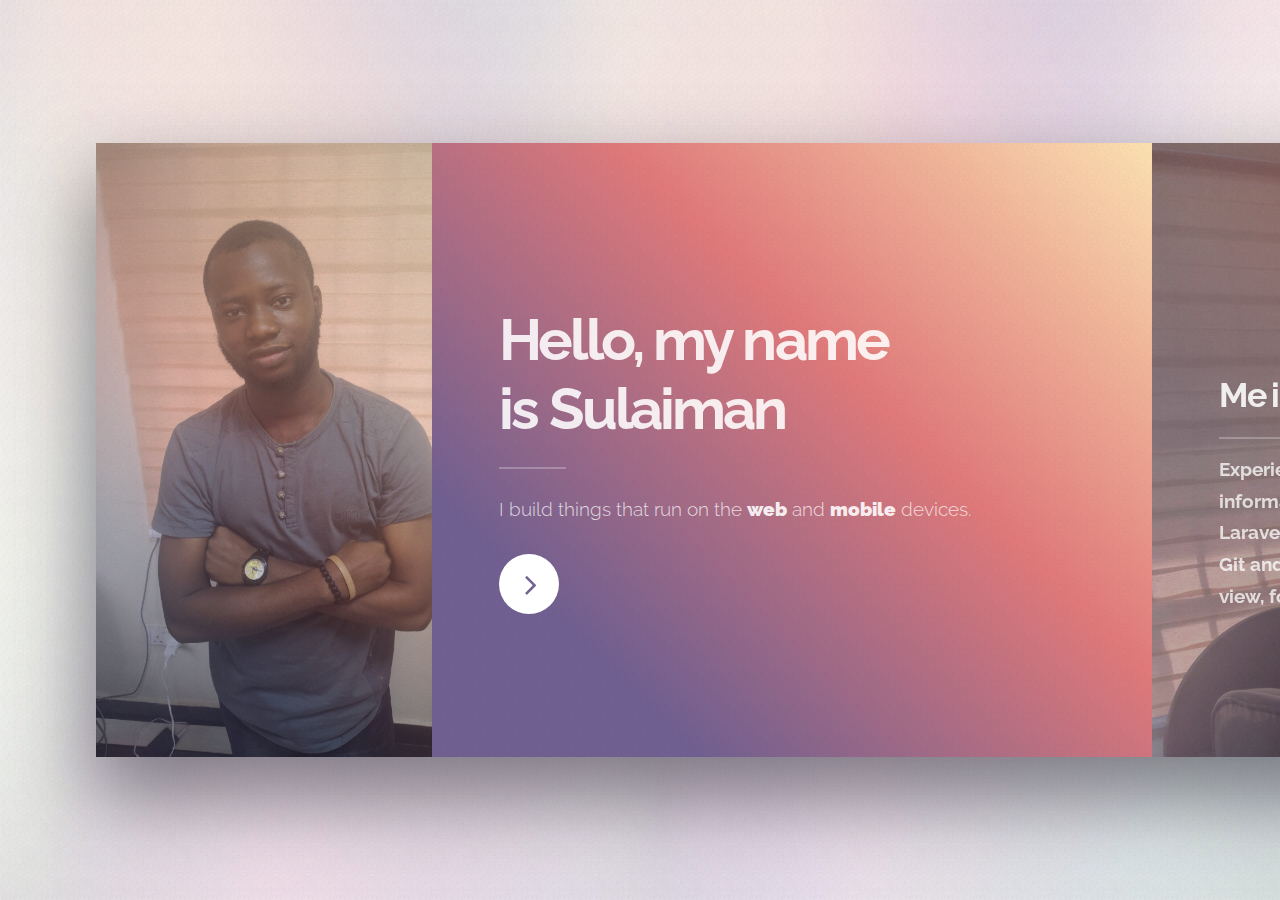
==== commit 42ddd828: "editted summary" ====
--- a/index.html
+++ b/index.html
@@ -68,8 +68,8 @@
 					</p> -->
                     <p>
                         Experienced Web Application Developer with a demonstrated history of working in the information technology and services industry.
-                        Skilled in Javascript, PHP, jQuery, Node.js, Laravel, Lumen, Angular2+, React, Wordpress with theme
-                        and plugin developement, Git and
+                        Skilled in Javascript, PHP, jQuery, Node.js, Laravel, Lumen, React, Angular2+, React, Wordpress with
+                        theme and plugin developement, Git and
                         <a href="https://www.linkedin.com/in/abolajibisiriyu/">More</a>. Strong engineering professional with a Bachelor of Engineering (B.Eng.) in view, focused
                         in Electrical and Electronics Engineering from University of Lagos.
                     </p>
